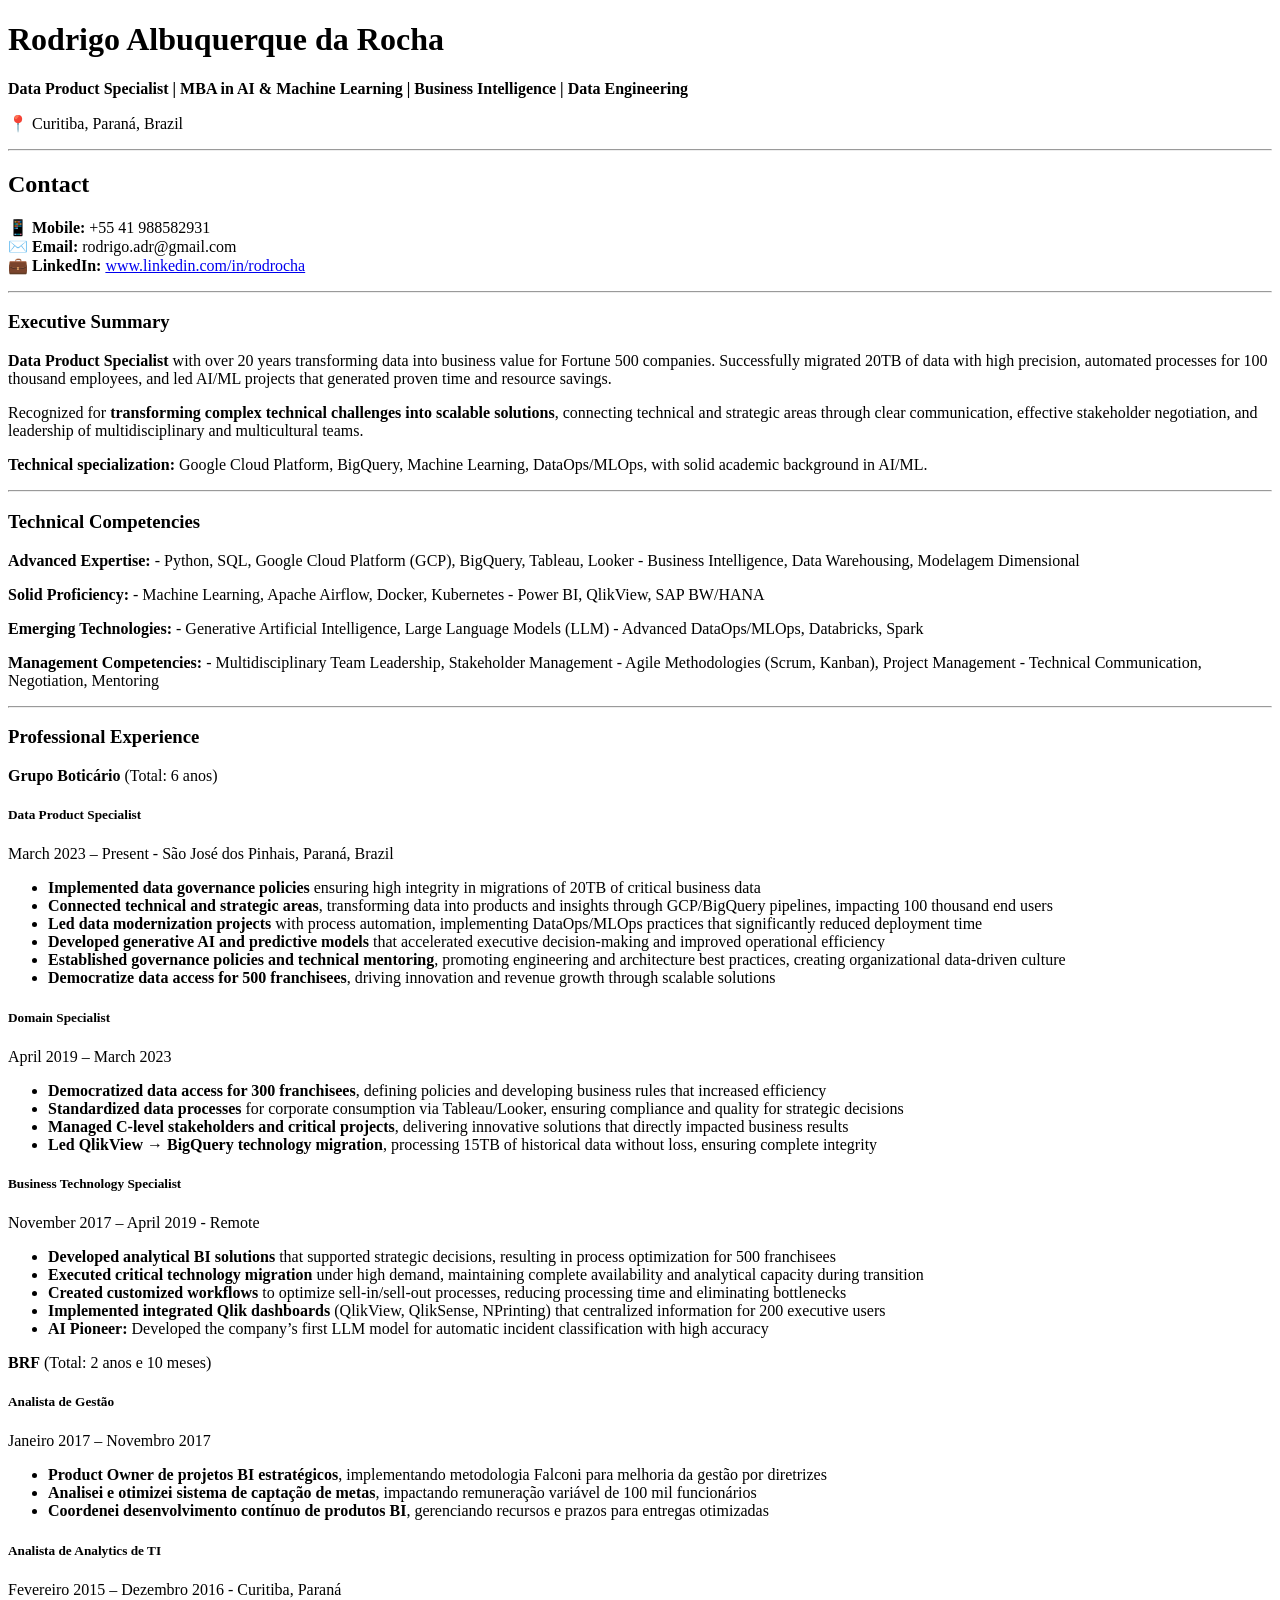
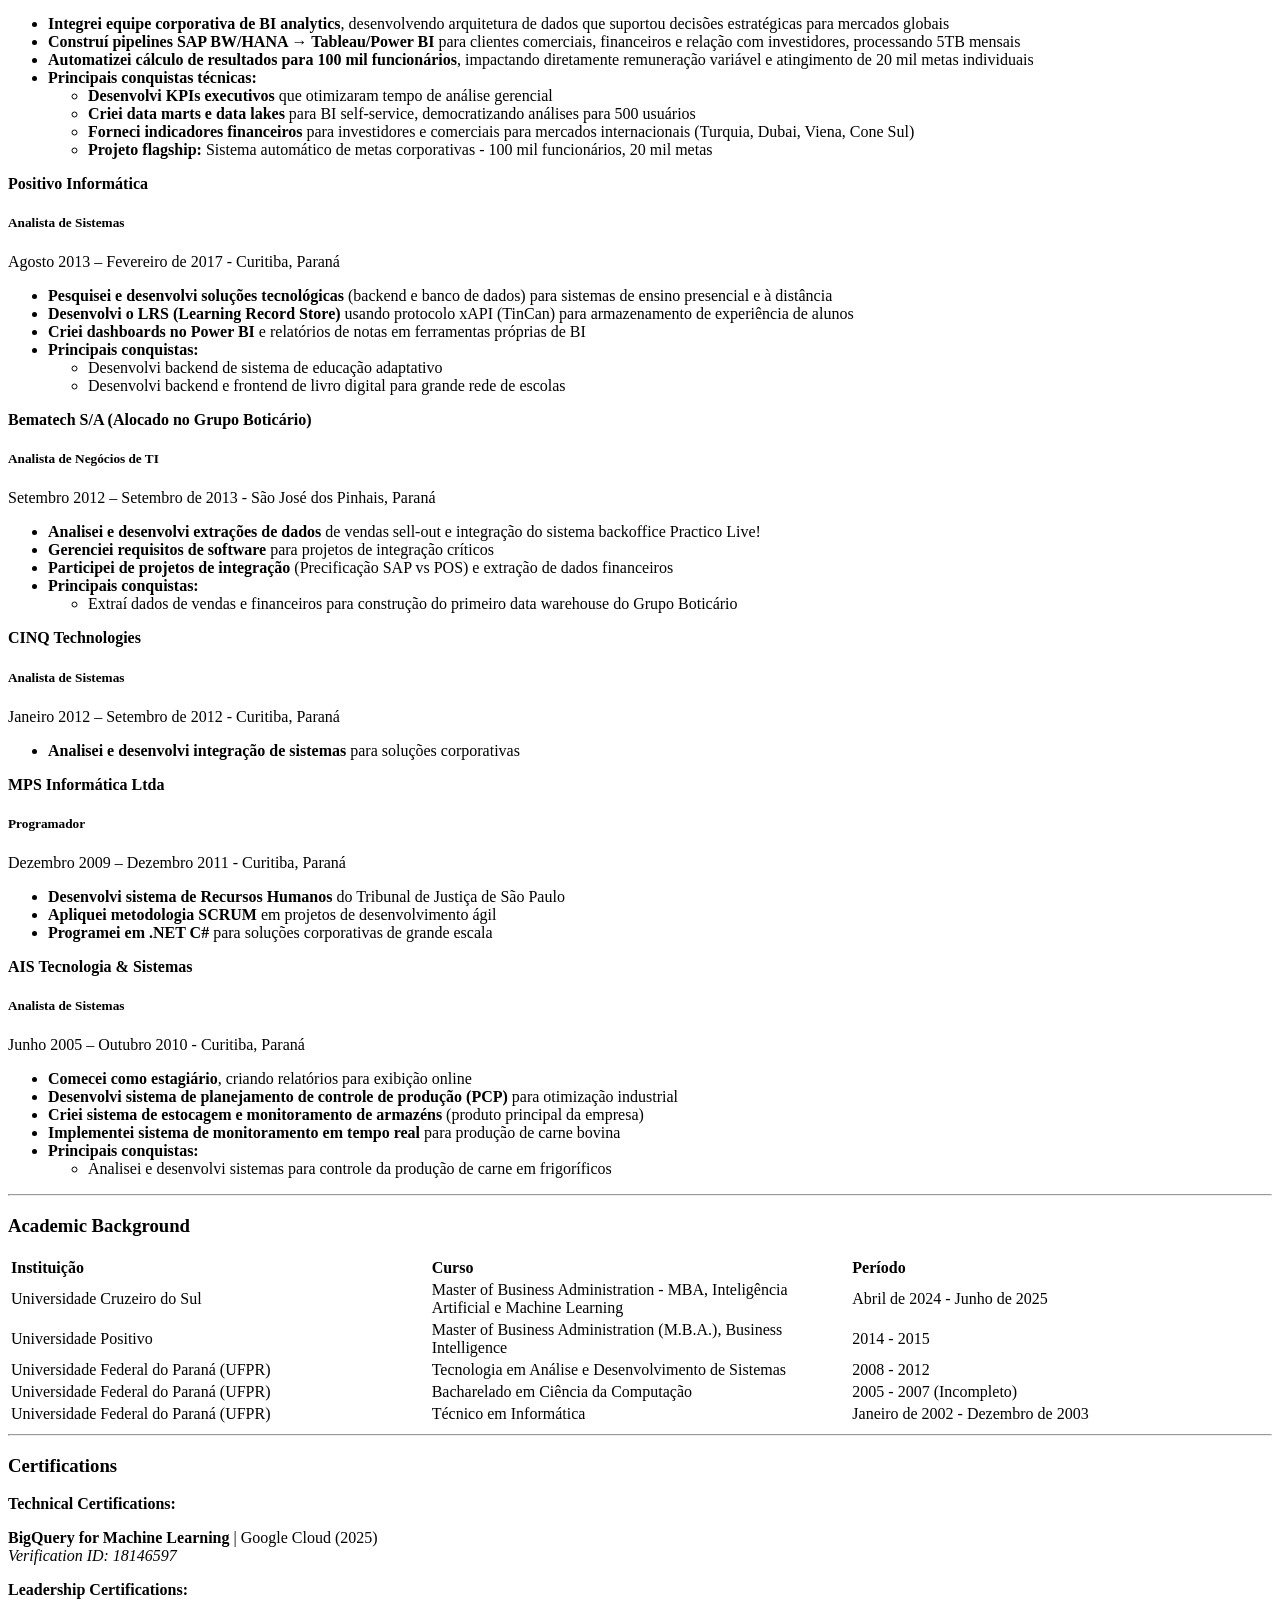
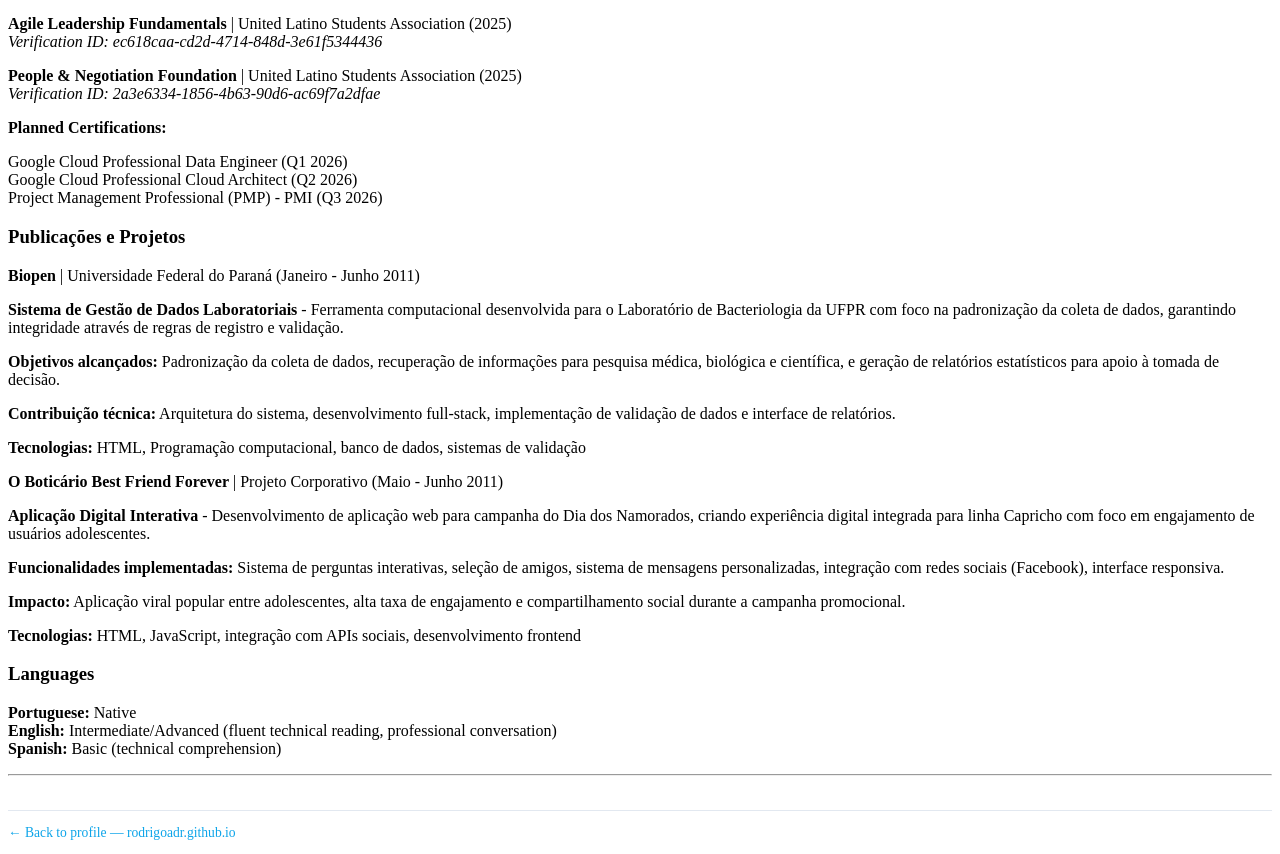
==== CV_Rodrigo_Rocha_EN.html @ 25999dcd "feat: full GA event tracking — buttons, sections IO, CV pages + back links" ====
<!DOCTYPE html>
<html xmlns="http://www.w3.org/1999/xhtml" lang="" xml:lang="">
<head>
  <meta charset="utf-8" />
  <meta name="generator" content="pandoc" />
  <meta name="viewport" content="width=device-width, initial-scale=1.0, user-scalable=yes" />
  <title>CV_Rodrigo_Rocha_EN</title>
  <style>
    /* Default styles provided by pandoc.
    ** See https://pandoc.org/MANUAL.html#variables-for-html for config info.
    */
    code{white-space: pre-wrap;}
    span.smallcaps{font-variant: small-caps;}
    div.columns{display: flex; gap: min(4vw, 1.5em);}
    div.column{flex: auto; overflow-x: auto;}
    div.hanging-indent{margin-left: 1.5em; text-indent: -1.5em;}
    /* The extra [class] is a hack that increases specificity enough to
       override a similar rule in reveal.js */
    ul.task-list[class]{list-style: none;}
    ul.task-list li input[type="checkbox"] {
      font-size: inherit;
      width: 0.8em;
      margin: 0 0.8em 0.2em -1.6em;
      vertical-align: middle;
    }
    .display.math{display: block; text-align: center; margin: 0.5rem auto;}
  </style>
  <link rel="stylesheet" href="templates/cv-styles.css" />
  <!-- Google Analytics -->
  <script async src="https://www.googletagmanager.com/gtag/js?id=G-JP5QDPD5Q3"></script>
  <script>
    window.dataLayer = window.dataLayer || [];
    function gtag(){dataLayer.push(arguments);}
    gtag('js', new Date());
    gtag('config', 'G-JP5QDPD5Q3');
  </script>
</head>
<body>
<h1 id="rodrigo-albuquerque-da-rocha">Rodrigo Albuquerque da Rocha</h1>
<p><strong>Data Product Specialist | MBA in AI &amp; Machine Learning |
Business Intelligence | Data Engineering</strong></p>
<p>📍 Curitiba, Paraná, Brazil</p>
<hr />
<h2 id="contact">Contact</h2>
<p>📱 <strong>Mobile:</strong> +55 41 988582931<br />
✉️ <strong>Email:</strong> rodrigo.adr@gmail.com<br />
💼 <strong>LinkedIn:</strong> <a
href="https://www.linkedin.com/in/rodrocha">www.linkedin.com/in/rodrocha</a></p>
<hr />
<h3 id="executive-summary">Executive Summary</h3>
<p><strong>Data Product Specialist</strong> with over 20 years
transforming data into business value for Fortune 500 companies.
Successfully migrated 20TB of data with high precision, automated
processes for 100 thousand employees, and led AI/ML projects that
generated proven time and resource savings.</p>
<p>Recognized for <strong>transforming complex technical challenges into
scalable solutions</strong>, connecting technical and strategic areas
through clear communication, effective stakeholder negotiation, and
leadership of multidisciplinary and multicultural teams.</p>
<p><strong>Technical specialization:</strong> Google Cloud Platform,
BigQuery, Machine Learning, DataOps/MLOps, with solid academic
background in AI/ML.</p>
<div class="page-break">

</div>
<hr />
<h3 id="technical-competencies">Technical Competencies</h3>
<p><strong>Advanced Expertise:</strong> - Python, SQL, Google Cloud
Platform (GCP), BigQuery, Tableau, Looker - Business Intelligence, Data
Warehousing, Modelagem Dimensional</p>
<p><strong>Solid Proficiency:</strong> - Machine Learning, Apache
Airflow, Docker, Kubernetes - Power BI, QlikView, SAP BW/HANA</p>
<p><strong>Emerging Technologies:</strong> - Generative Artificial
Intelligence, Large Language Models (LLM) - Advanced DataOps/MLOps,
Databricks, Spark</p>
<p><strong>Management Competencies:</strong> - Multidisciplinary Team
Leadership, Stakeholder Management - Agile Methodologies (Scrum,
Kanban), Project Management - Technical Communication, Negotiation,
Mentoring</p>
<hr />
<h3 id="professional-experience">Professional Experience</h3>
<p><strong>Grupo Boticário</strong> (Total: 6 anos)</p>
<h5 id="data-product-specialist">Data Product Specialist</h5>
<p>March 2023 – Present - São José dos Pinhais, Paraná, Brazil</p>
<ul>
<li><strong>Implemented data governance policies</strong> ensuring high
integrity in migrations of 20TB of critical business data</li>
<li><strong>Connected technical and strategic areas</strong>,
transforming data into products and insights through GCP/BigQuery
pipelines, impacting 100 thousand end users</li>
<li><strong>Led data modernization projects</strong> with process
automation, implementing DataOps/MLOps practices that significantly
reduced deployment time</li>
<li><strong>Developed generative AI and predictive models</strong> that
accelerated executive decision-making and improved operational
efficiency</li>
<li><strong>Established governance policies and technical
mentoring</strong>, promoting engineering and architecture best
practices, creating organizational data-driven culture</li>
<li><strong>Democratize data access for 500 franchisees</strong>,
driving innovation and revenue growth through scalable solutions</li>
</ul>
<h5 id="domain-specialist">Domain Specialist</h5>
<p>April 2019 – March 2023</p>
<ul>
<li><strong>Democratized data access for 300 franchisees</strong>,
defining policies and developing business rules that increased
efficiency</li>
<li><strong>Standardized data processes</strong> for corporate
consumption via Tableau/Looker, ensuring compliance and quality for
strategic decisions</li>
<li><strong>Managed C-level stakeholders and critical projects</strong>,
delivering innovative solutions that directly impacted business
results</li>
<li><strong>Led QlikView → BigQuery technology migration</strong>,
processing 15TB of historical data without loss, ensuring complete
integrity</li>
</ul>
<h5 id="business-technology-specialist">Business Technology
Specialist</h5>
<p>November 2017 – April 2019 - Remote</p>
<ul>
<li><strong>Developed analytical BI solutions</strong> that supported
strategic decisions, resulting in process optimization for 500
franchisees</li>
<li><strong>Executed critical technology migration</strong> under high
demand, maintaining complete availability and analytical capacity during
transition</li>
<li><strong>Created customized workflows</strong> to optimize
sell-in/sell-out processes, reducing processing time and eliminating
bottlenecks</li>
<li><strong>Implemented integrated Qlik dashboards</strong> (QlikView,
QlikSense, NPrinting) that centralized information for 200 executive
users</li>
<li><strong>AI Pioneer:</strong> Developed the company’s first LLM model
for automatic incident classification with high accuracy</li>
</ul>
<p><strong>BRF</strong> (Total: 2 anos e 10 meses)</p>
<h5 id="analista-de-gestão">Analista de Gestão</h5>
<p>Janeiro 2017 – Novembro 2017</p>
<ul>
<li><strong>Product Owner de projetos BI estratégicos</strong>,
implementando metodologia Falconi para melhoria da gestão por
diretrizes</li>
<li><strong>Analisei e otimizei sistema de captação de metas</strong>,
impactando remuneração variável de 100 mil funcionários</li>
<li><strong>Coordenei desenvolvimento contínuo de produtos BI</strong>,
gerenciando recursos e prazos para entregas otimizadas</li>
</ul>
<h5 id="analista-de-analytics-de-ti">Analista de Analytics de TI</h5>
<p>Fevereiro 2015 – Dezembro 2016 - Curitiba, Paraná</p>
<ul>
<li><strong>Integrei equipe corporativa de BI analytics</strong>,
desenvolvendo arquitetura de dados que suportou decisões estratégicas
para mercados globais</li>
<li><strong>Construí pipelines SAP BW/HANA → Tableau/Power BI</strong>
para clientes comerciais, financeiros e relação com investidores,
processando 5TB mensais</li>
<li><strong>Automatizei cálculo de resultados para 100 mil
funcionários</strong>, impactando diretamente remuneração variável e
atingimento de 20 mil metas individuais</li>
<li><strong>Principais conquistas técnicas:</strong>
<ul>
<li><strong>Desenvolvi KPIs executivos</strong> que otimizaram tempo de
análise gerencial</li>
<li><strong>Criei data marts e data lakes</strong> para BI self-service,
democratizando análises para 500 usuários</li>
<li><strong>Forneci indicadores financeiros</strong> para investidores e
comerciais para mercados internacionais (Turquia, Dubai, Viena, Cone
Sul)</li>
<li><strong>Projeto flagship:</strong> Sistema automático de metas
corporativas - 100 mil funcionários, 20 mil metas</li>
</ul></li>
</ul>
<p><strong>Positivo Informática</strong></p>
<h5 id="analista-de-sistemas">Analista de Sistemas</h5>
<p>Agosto 2013 – Fevereiro de 2017 - Curitiba, Paraná</p>
<ul>
<li><strong>Pesquisei e desenvolvi soluções tecnológicas</strong>
(backend e banco de dados) para sistemas de ensino presencial e à
distância<br />
</li>
<li><strong>Desenvolvi o LRS (Learning Record Store)</strong> usando
protocolo xAPI (TinCan) para armazenamento de experiência de
alunos<br />
</li>
<li><strong>Criei dashboards no Power BI</strong> e relatórios de notas
em ferramentas próprias de BI<br />
</li>
<li><strong>Principais conquistas:</strong>
<ul>
<li>Desenvolvi backend de sistema de educação adaptativo<br />
</li>
<li>Desenvolvi backend e frontend de livro digital para grande rede de
escolas</li>
</ul></li>
</ul>
<p><strong>Bematech S/A (Alocado no Grupo Boticário)</strong></p>
<h5 id="analista-de-negócios-de-ti">Analista de Negócios de TI</h5>
<p>Setembro 2012 – Setembro de 2013 - São José dos Pinhais, Paraná</p>
<ul>
<li><strong>Analisei e desenvolvi extrações de dados</strong> de vendas
sell-out e integração do sistema backoffice Practico Live!<br />
</li>
<li><strong>Gerenciei requisitos de software</strong> para projetos de
integração críticos<br />
</li>
<li><strong>Participei de projetos de integração</strong> (Precificação
SAP vs POS) e extração de dados financeiros<br />
</li>
<li><strong>Principais conquistas:</strong>
<ul>
<li>Extraí dados de vendas e financeiros para construção do primeiro
data warehouse do Grupo Boticário</li>
</ul></li>
</ul>
<p><strong>CINQ Technologies</strong></p>
<h5 id="analista-de-sistemas-1">Analista de Sistemas</h5>
<p>Janeiro 2012 – Setembro de 2012 - Curitiba, Paraná</p>
<ul>
<li><strong>Analisei e desenvolvi integração de sistemas</strong> para
soluções corporativas</li>
</ul>
<p><strong>MPS Informática Ltda</strong></p>
<h5 id="programador">Programador</h5>
<p>Dezembro 2009 – Dezembro 2011 - Curitiba, Paraná</p>
<ul>
<li><strong>Desenvolvi sistema de Recursos Humanos</strong> do Tribunal
de Justiça de São Paulo<br />
</li>
<li><strong>Apliquei metodologia SCRUM</strong> em projetos de
desenvolvimento ágil<br />
</li>
<li><strong>Programei em .NET C#</strong> para soluções corporativas de
grande escala</li>
</ul>
<p><strong>AIS Tecnologia &amp; Sistemas</strong></p>
<h5 id="analista-de-sistemas-2">Analista de Sistemas</h5>
<p>Junho 2005 – Outubro 2010 - Curitiba, Paraná</p>
<ul>
<li><strong>Comecei como estagiário</strong>, criando relatórios para
exibição online<br />
</li>
<li><strong>Desenvolvi sistema de planejamento de controle de produção
(PCP)</strong> para otimização industrial<br />
</li>
<li><strong>Criei sistema de estocagem e monitoramento de
armazéns</strong> (produto principal da empresa)<br />
</li>
<li><strong>Implementei sistema de monitoramento em tempo real</strong>
para produção de carne bovina<br />
</li>
<li><strong>Principais conquistas:</strong>
<ul>
<li>Analisei e desenvolvi sistemas para controle da produção de carne em
frigoríficos</li>
</ul></li>
</ul>
<hr />
<h3 id="academic-background">Academic Background</h3>
<table>
<colgroup>
<col style="width: 33%" />
<col style="width: 33%" />
<col style="width: 33%" />
</colgroup>
<thead>
<tr>
<th style="text-align: left;">Instituição</th>
<th style="text-align: left;">Curso</th>
<th style="text-align: left;">Período</th>
</tr>
</thead>
<tbody>
<tr>
<td style="text-align: left;">Universidade Cruzeiro do Sul</td>
<td style="text-align: left;">Master of Business Administration - MBA,
Inteligência Artificial e Machine Learning</td>
<td style="text-align: left;">Abril de 2024 - Junho de 2025</td>
</tr>
<tr>
<td style="text-align: left;">Universidade Positivo</td>
<td style="text-align: left;">Master of Business Administration
(M.B.A.), Business Intelligence</td>
<td style="text-align: left;">2014 - 2015</td>
</tr>
<tr>
<td style="text-align: left;">Universidade Federal do Paraná (UFPR)</td>
<td style="text-align: left;">Tecnologia em Análise e Desenvolvimento de
Sistemas</td>
<td style="text-align: left;">2008 - 2012</td>
</tr>
<tr>
<td style="text-align: left;">Universidade Federal do Paraná (UFPR)</td>
<td style="text-align: left;">Bacharelado em Ciência da Computação</td>
<td style="text-align: left;">2005 - 2007 (Incompleto)</td>
</tr>
<tr>
<td style="text-align: left;">Universidade Federal do Paraná (UFPR)</td>
<td style="text-align: left;">Técnico em Informática</td>
<td style="text-align: left;">Janeiro de 2002 - Dezembro de 2003</td>
</tr>
</tbody>
</table>
<hr />
<h3 id="certifications">Certifications</h3>
<p><strong>Technical Certifications:</strong></p>
<p><strong>BigQuery for Machine Learning</strong> | Google Cloud
(2025)<br />
<em>Verification ID: 18146597</em></p>
<p><strong>Leadership Certifications:</strong></p>
<p><strong>Agile Leadership Fundamentals</strong> | United Latino
Students Association (2025)<br />
<em>Verification ID: ec618caa-cd2d-4714-848d-3e61f5344436</em></p>
<p><strong>People &amp; Negotiation Foundation</strong> | United Latino
Students Association (2025)<br />
<em>Verification ID: 2a3e6334-1856-4b63-90d6-ac69f7a2dfae</em></p>
<p><strong>Planned Certifications:</strong></p>
<p>Google Cloud Professional Data Engineer (Q1 2026)<br />
Google Cloud Professional Cloud Architect (Q2 2026)<br />
Project Management Professional (PMP) - PMI (Q3 2026)</p>
<h3 id="publicações-e-projetos">Publicações e Projetos</h3>
<p><strong>Biopen</strong> | Universidade Federal do Paraná (Janeiro -
Junho 2011)</p>
<p><strong>Sistema de Gestão de Dados Laboratoriais</strong> -
Ferramenta computacional desenvolvida para o Laboratório de
Bacteriologia da UFPR com foco na padronização da coleta de dados,
garantindo integridade através de regras de registro e validação.</p>
<p><strong>Objetivos alcançados:</strong> Padronização da coleta de
dados, recuperação de informações para pesquisa médica, biológica e
científica, e geração de relatórios estatísticos para apoio à tomada de
decisão.</p>
<p><strong>Contribuição técnica:</strong> Arquitetura do sistema,
desenvolvimento full-stack, implementação de validação de dados e
interface de relatórios.</p>
<p><strong>Tecnologias:</strong> HTML, Programação computacional, banco
de dados, sistemas de validação</p>
<p><strong>O Boticário Best Friend Forever</strong> | Projeto
Corporativo (Maio - Junho 2011)</p>
<p><strong>Aplicação Digital Interativa</strong> - Desenvolvimento de
aplicação web para campanha do Dia dos Namorados, criando experiência
digital integrada para linha Capricho com foco em engajamento de
usuários adolescentes.</p>
<p><strong>Funcionalidades implementadas:</strong> Sistema de perguntas
interativas, seleção de amigos, sistema de mensagens personalizadas,
integração com redes sociais (Facebook), interface responsiva.</p>
<p><strong>Impacto:</strong> Aplicação viral popular entre adolescentes,
alta taxa de engajamento e compartilhamento social durante a campanha
promocional.</p>
<p><strong>Tecnologias:</strong> HTML, JavaScript, integração com APIs
sociais, desenvolvimento frontend</p>
<h3 id="languages">Languages</h3>
<p><strong>Portuguese:</strong> Native<br />
<strong>English:</strong> Intermediate/Advanced (fluent technical
reading, professional conversation)<br />
<strong>Spanish:</strong> Basic (technical comprehension)</p>
<hr />
<p style="margin-top:2.5em;padding-top:1em;border-top:1px solid #e2e8f0;font-size:.85em;color:#64748b">
  <a href="https://rodrigoadr.github.io/" style="color:#0ea5e9;text-decoration:none">
    &#8592; Back to profile &mdash; rodrigoadr.github.io
  </a>
</p>
</body>
</html>
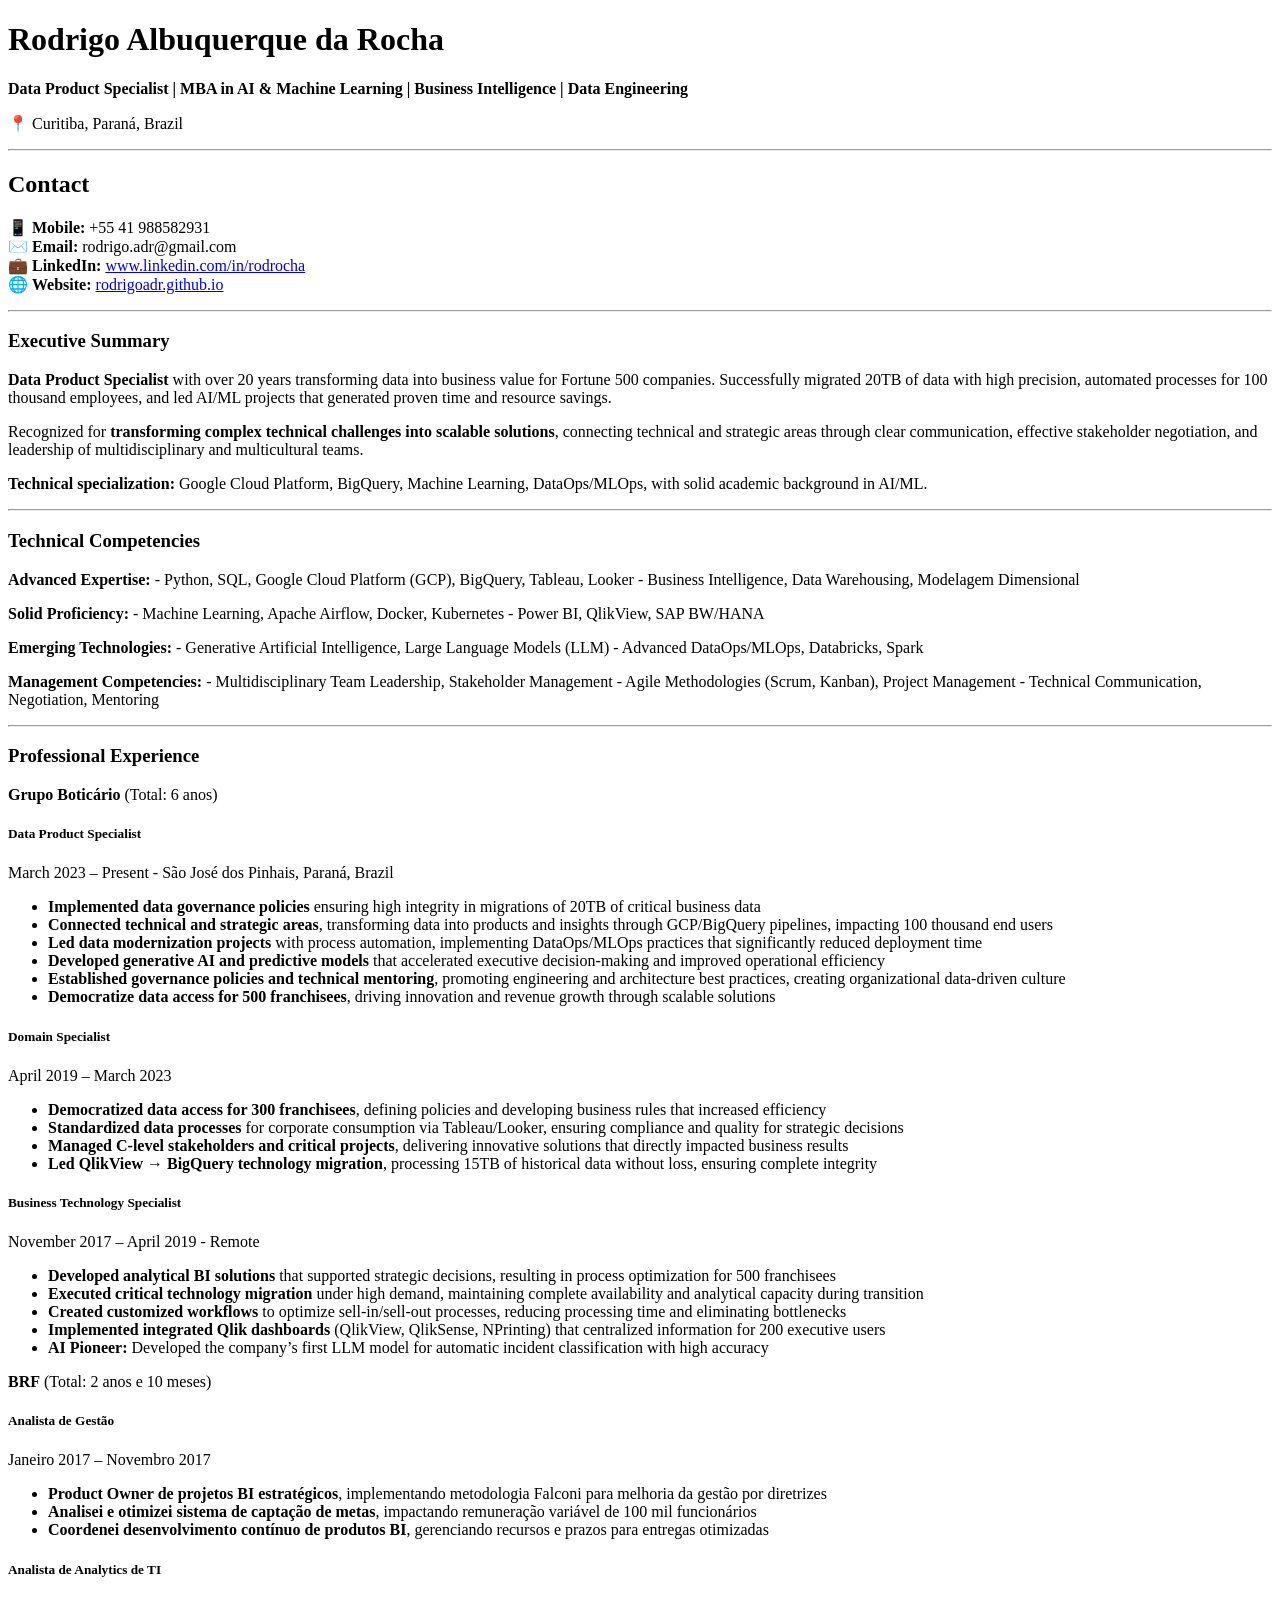
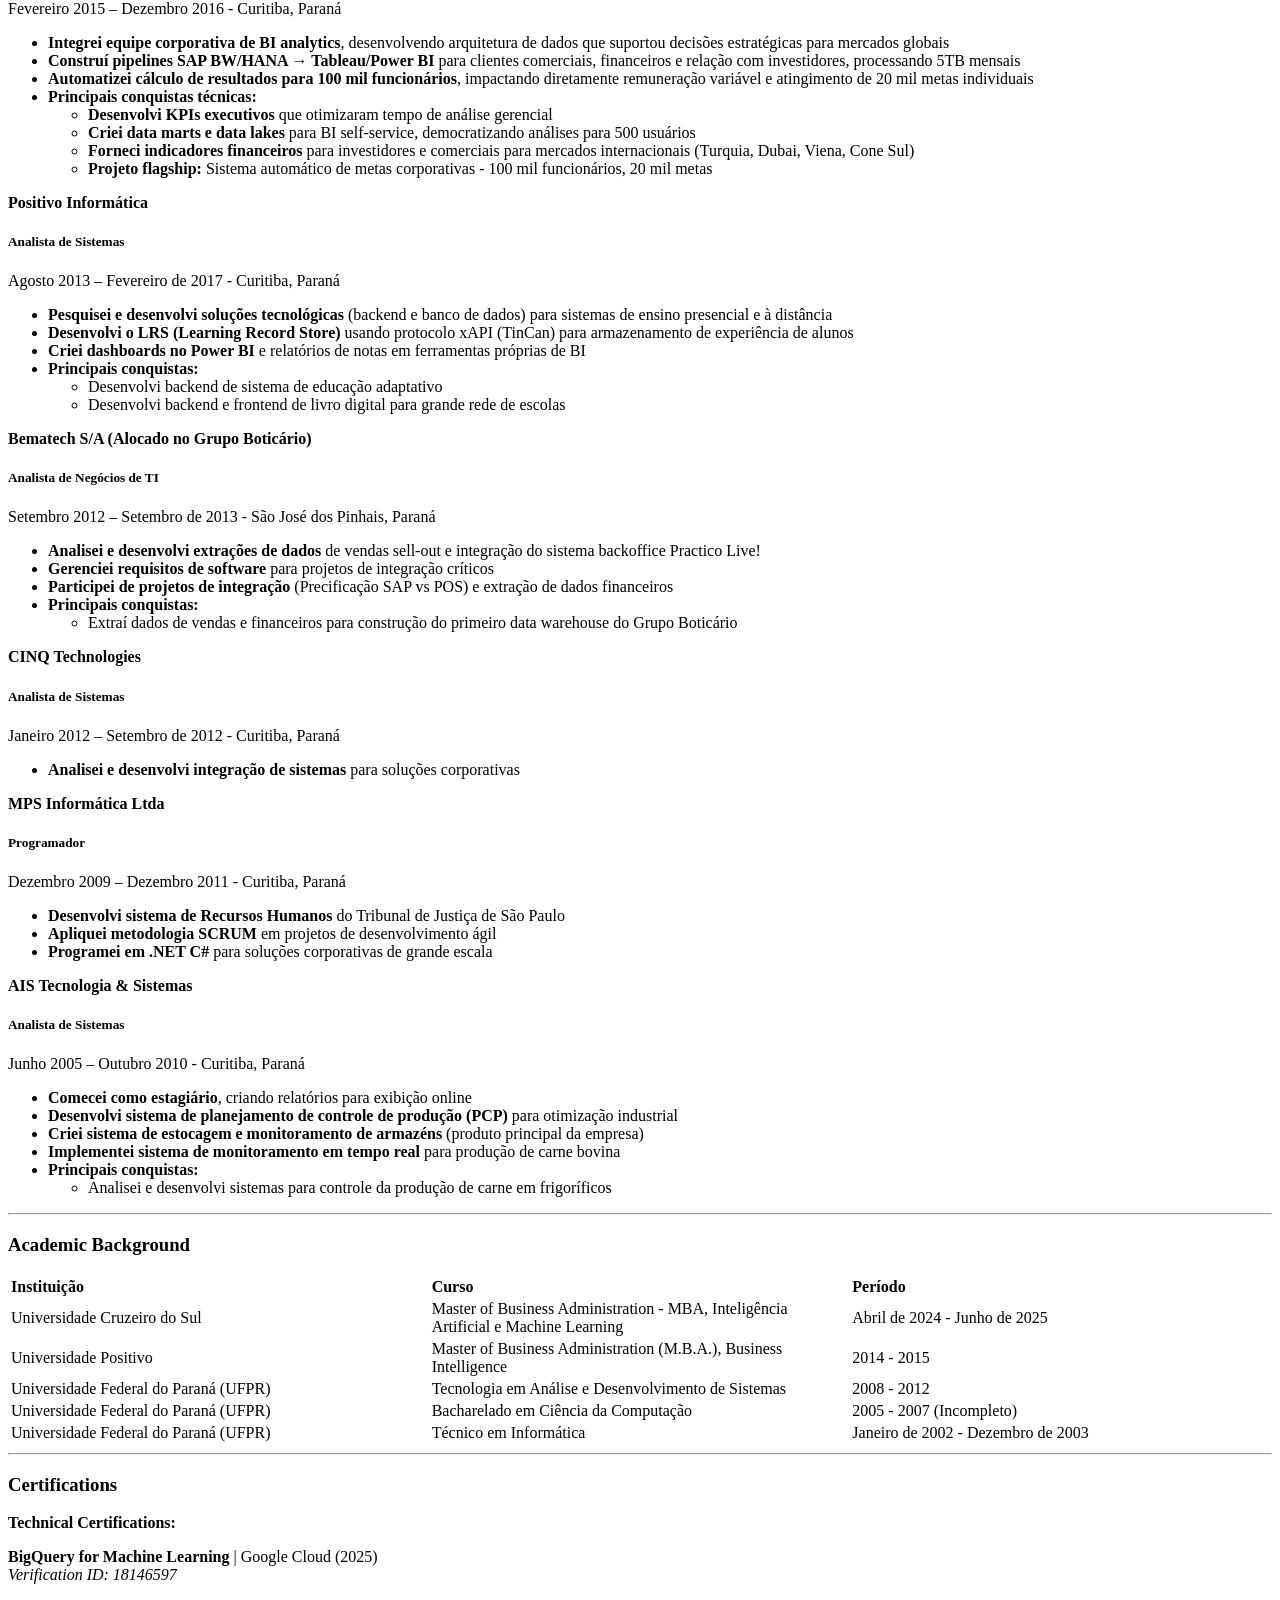
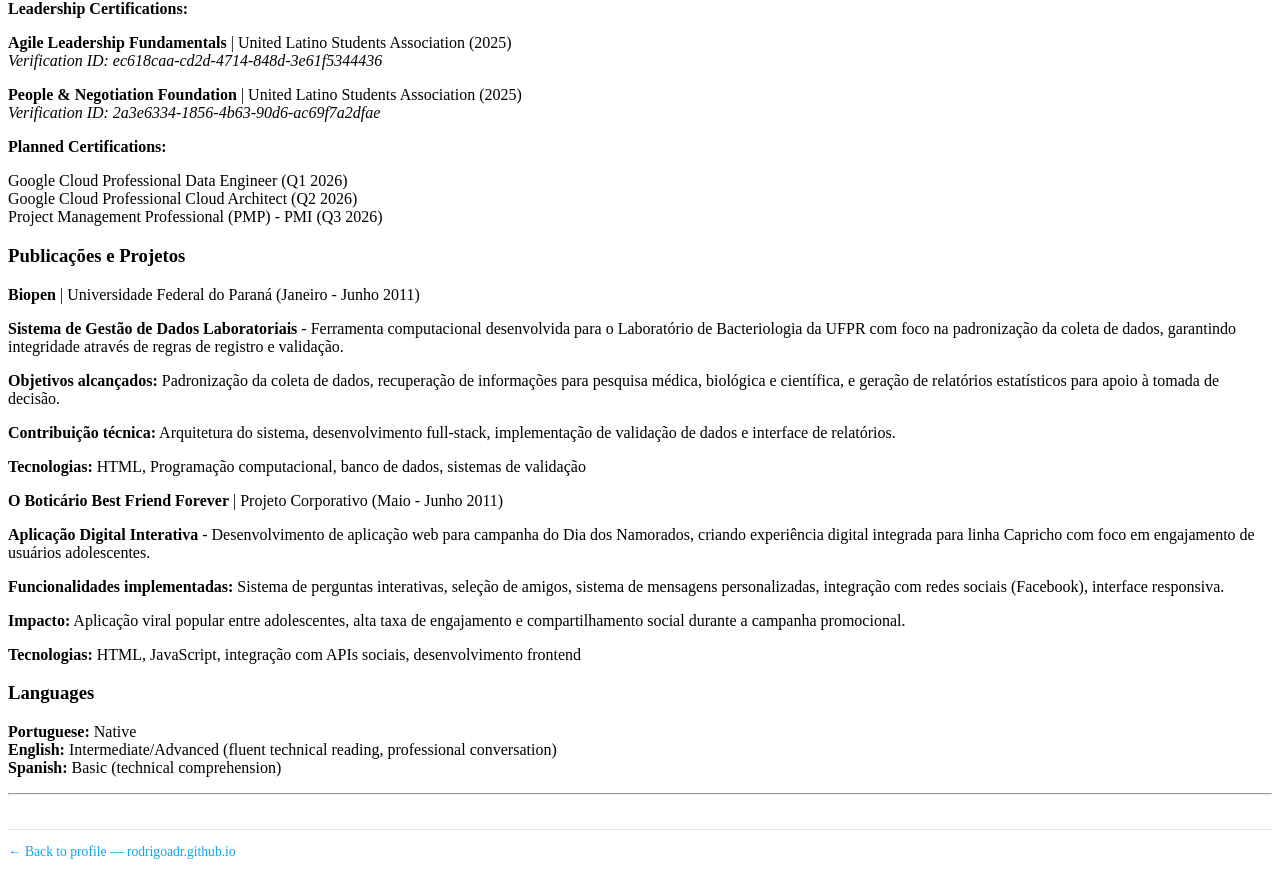
==== commit a8669789: "feat: add website to CV contact + sync experience entries (Bematech/CINQ/MPS) + fix BT Specialist ti" ====
--- a/CV_Rodrigo_Rocha_EN.html
+++ b/CV_Rodrigo_Rocha_EN.html
@@ -45,7 +45,9 @@
 <p>📱 <strong>Mobile:</strong> +55 41 988582931<br />
 ✉️ <strong>Email:</strong> rodrigo.adr@gmail.com<br />
 💼 <strong>LinkedIn:</strong> <a
-href="https://www.linkedin.com/in/rodrocha">www.linkedin.com/in/rodrocha</a></p>
+href="https://www.linkedin.com/in/rodrocha">www.linkedin.com/in/rodrocha</a><br />
+🌐 <strong>Website:</strong> <a
+href="https://rodrigoadr.github.io/">rodrigoadr.github.io</a></p>
 <hr />
 <h3 id="executive-summary">Executive Summary</h3>
 <p><strong>Data Product Specialist</strong> with over 20 years
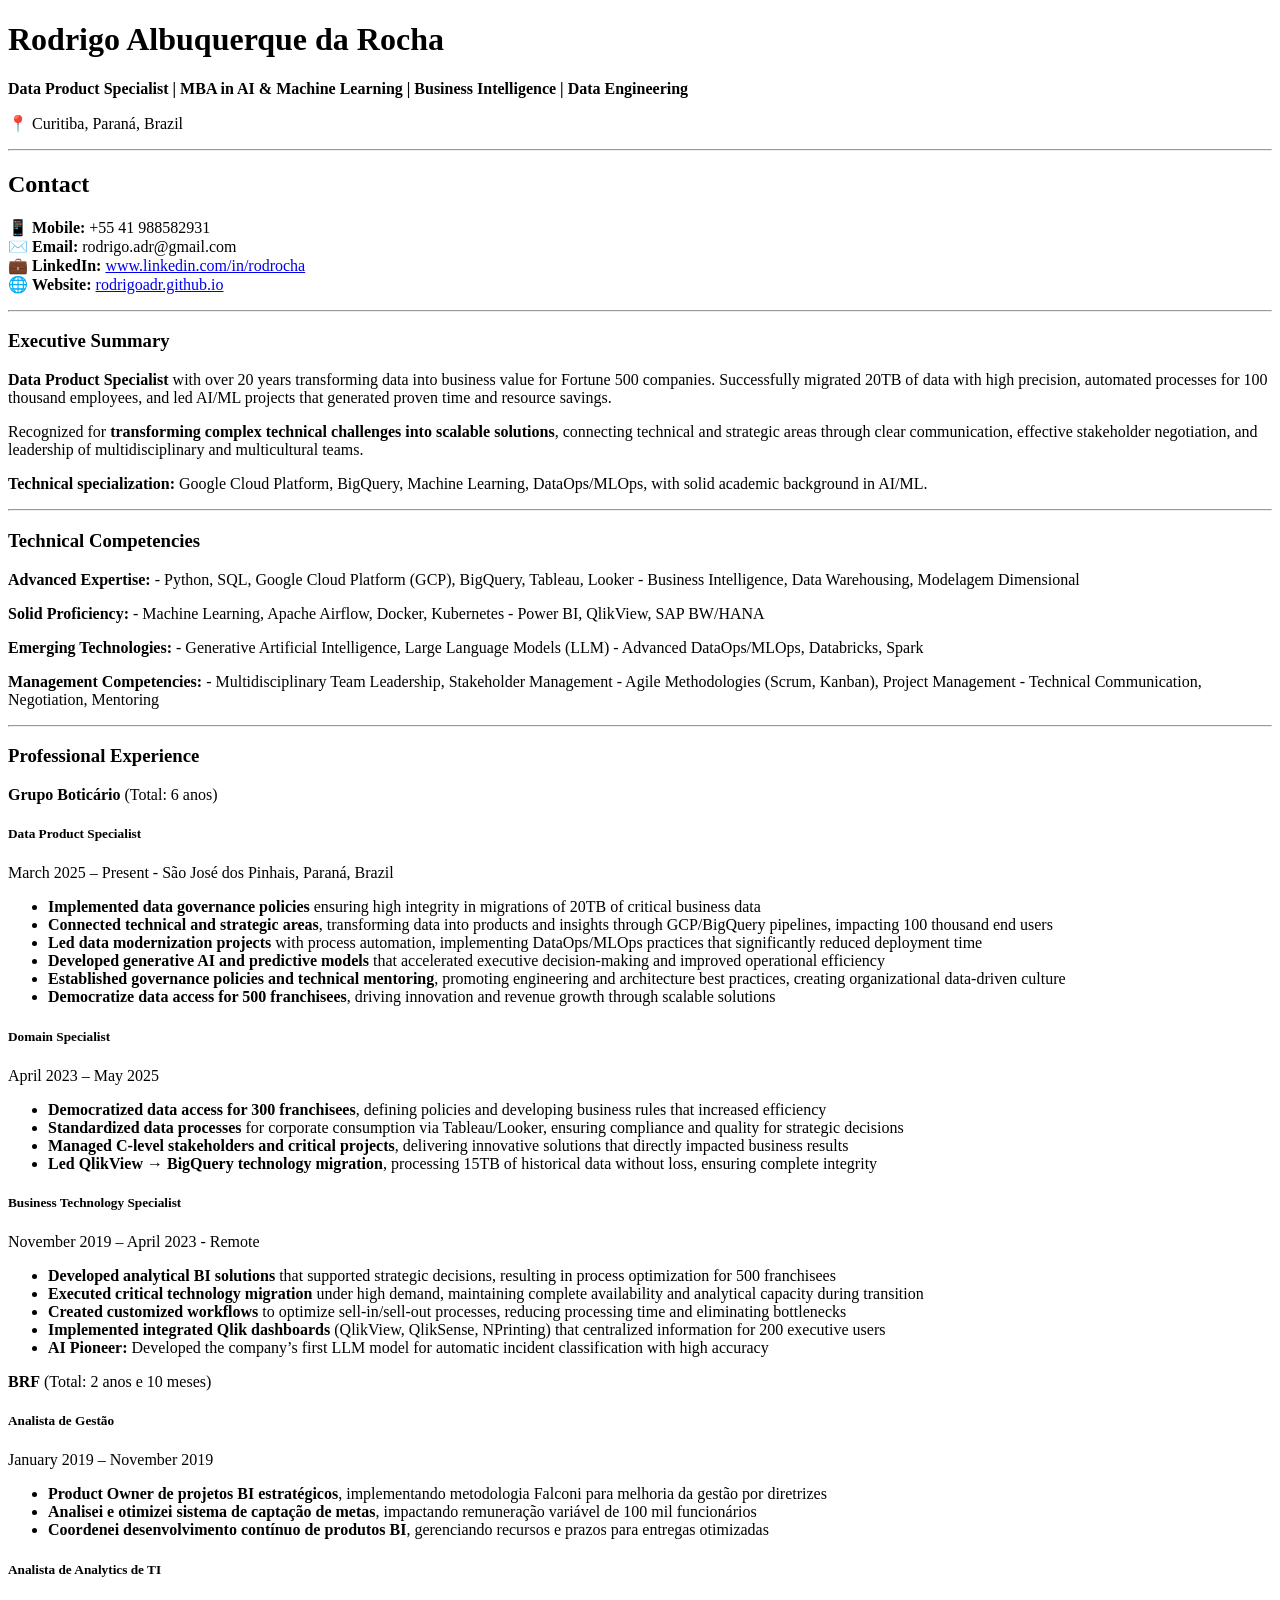
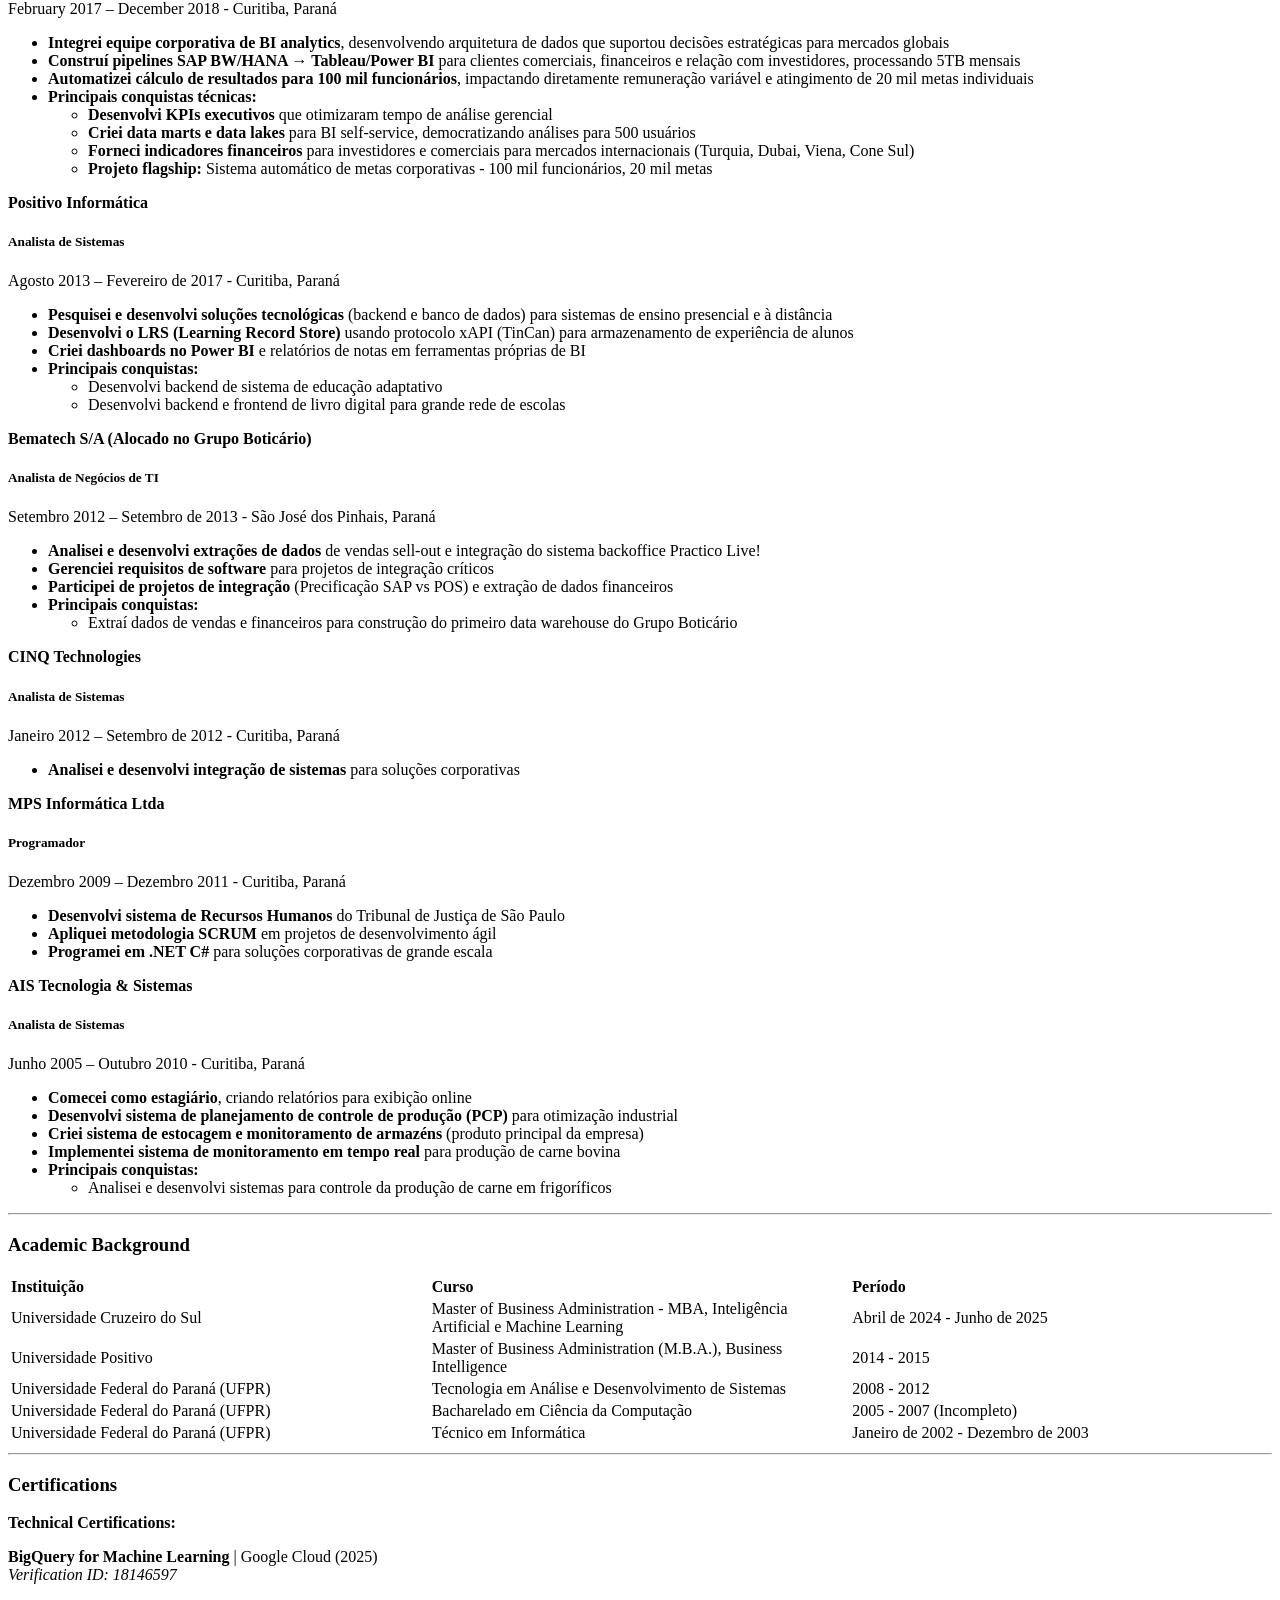
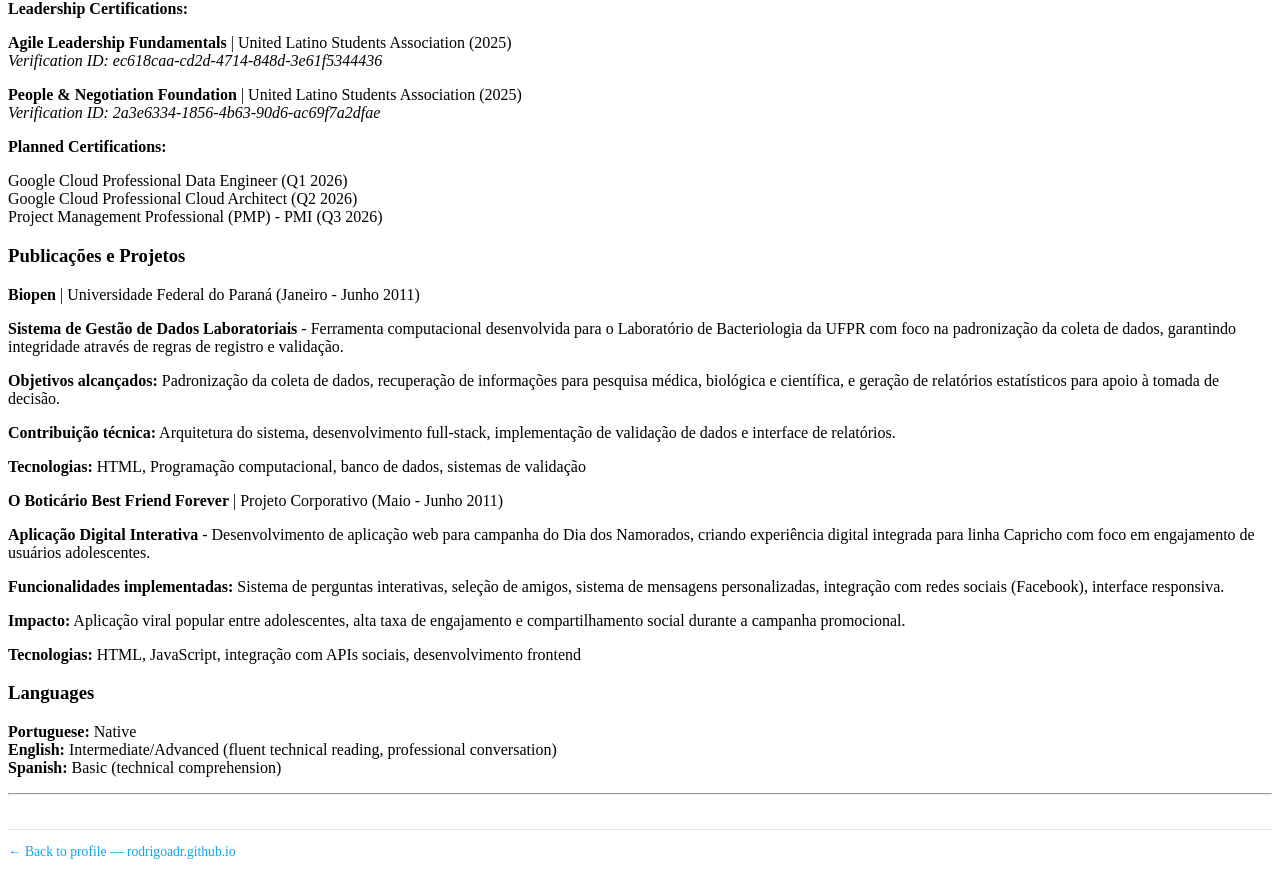
==== commit b7828669: "fix: correct experience dates to match LinkedIn (GB 2019-Present, BRF 2017-2019)" ====
--- a/CV_Rodrigo_Rocha_EN.html
+++ b/CV_Rodrigo_Rocha_EN.html
@@ -83,7 +83,7 @@
 <h3 id="professional-experience">Professional Experience</h3>
 <p><strong>Grupo Boticário</strong> (Total: 6 anos)</p>
 <h5 id="data-product-specialist">Data Product Specialist</h5>
-<p>March 2023 – Present - São José dos Pinhais, Paraná, Brazil</p>
+<p>March 2025 – Present - São José dos Pinhais, Paraná, Brazil</p>
 <ul>
 <li><strong>Implemented data governance policies</strong> ensuring high
 integrity in migrations of 20TB of critical business data</li>
@@ -103,7 +103,7 @@
 driving innovation and revenue growth through scalable solutions</li>
 </ul>
 <h5 id="domain-specialist">Domain Specialist</h5>
-<p>April 2019 – March 2023</p>
+<p>April 2023 – May 2025</p>
 <ul>
 <li><strong>Democratized data access for 300 franchisees</strong>,
 defining policies and developing business rules that increased
@@ -120,7 +120,7 @@
 </ul>
 <h5 id="business-technology-specialist">Business Technology
 Specialist</h5>
-<p>November 2017 – April 2019 - Remote</p>
+<p>November 2019 – April 2023 - Remote</p>
 <ul>
 <li><strong>Developed analytical BI solutions</strong> that supported
 strategic decisions, resulting in process optimization for 500
@@ -139,7 +139,7 @@
 </ul>
 <p><strong>BRF</strong> (Total: 2 anos e 10 meses)</p>
 <h5 id="analista-de-gestão">Analista de Gestão</h5>
-<p>Janeiro 2017 – Novembro 2017</p>
+<p>January 2019 – November 2019</p>
 <ul>
 <li><strong>Product Owner de projetos BI estratégicos</strong>,
 implementando metodologia Falconi para melhoria da gestão por
@@ -150,7 +150,7 @@
 gerenciando recursos e prazos para entregas otimizadas</li>
 </ul>
 <h5 id="analista-de-analytics-de-ti">Analista de Analytics de TI</h5>
-<p>Fevereiro 2015 – Dezembro 2016 - Curitiba, Paraná</p>
+<p>February 2017 – December 2018 - Curitiba, Paraná</p>
 <ul>
 <li><strong>Integrei equipe corporativa de BI analytics</strong>,
 desenvolvendo arquitetura de dados que suportou decisões estratégicas
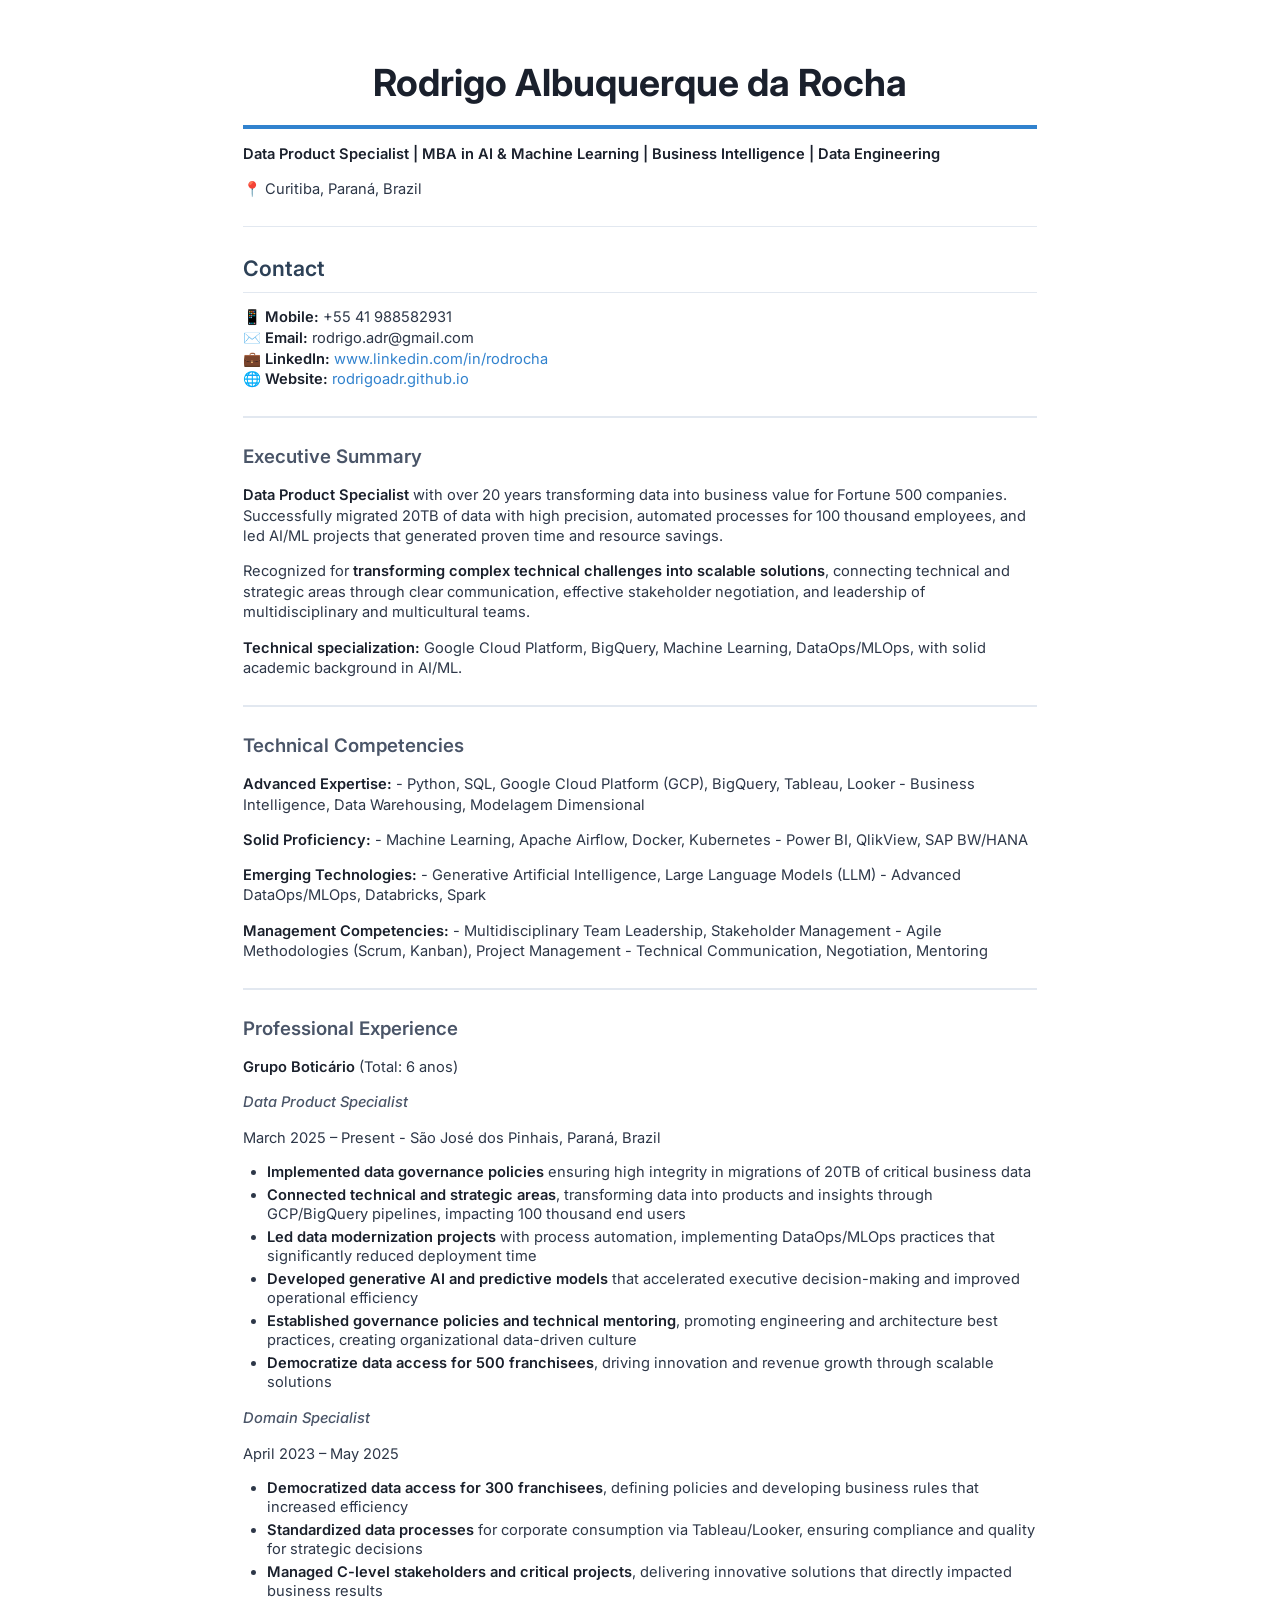
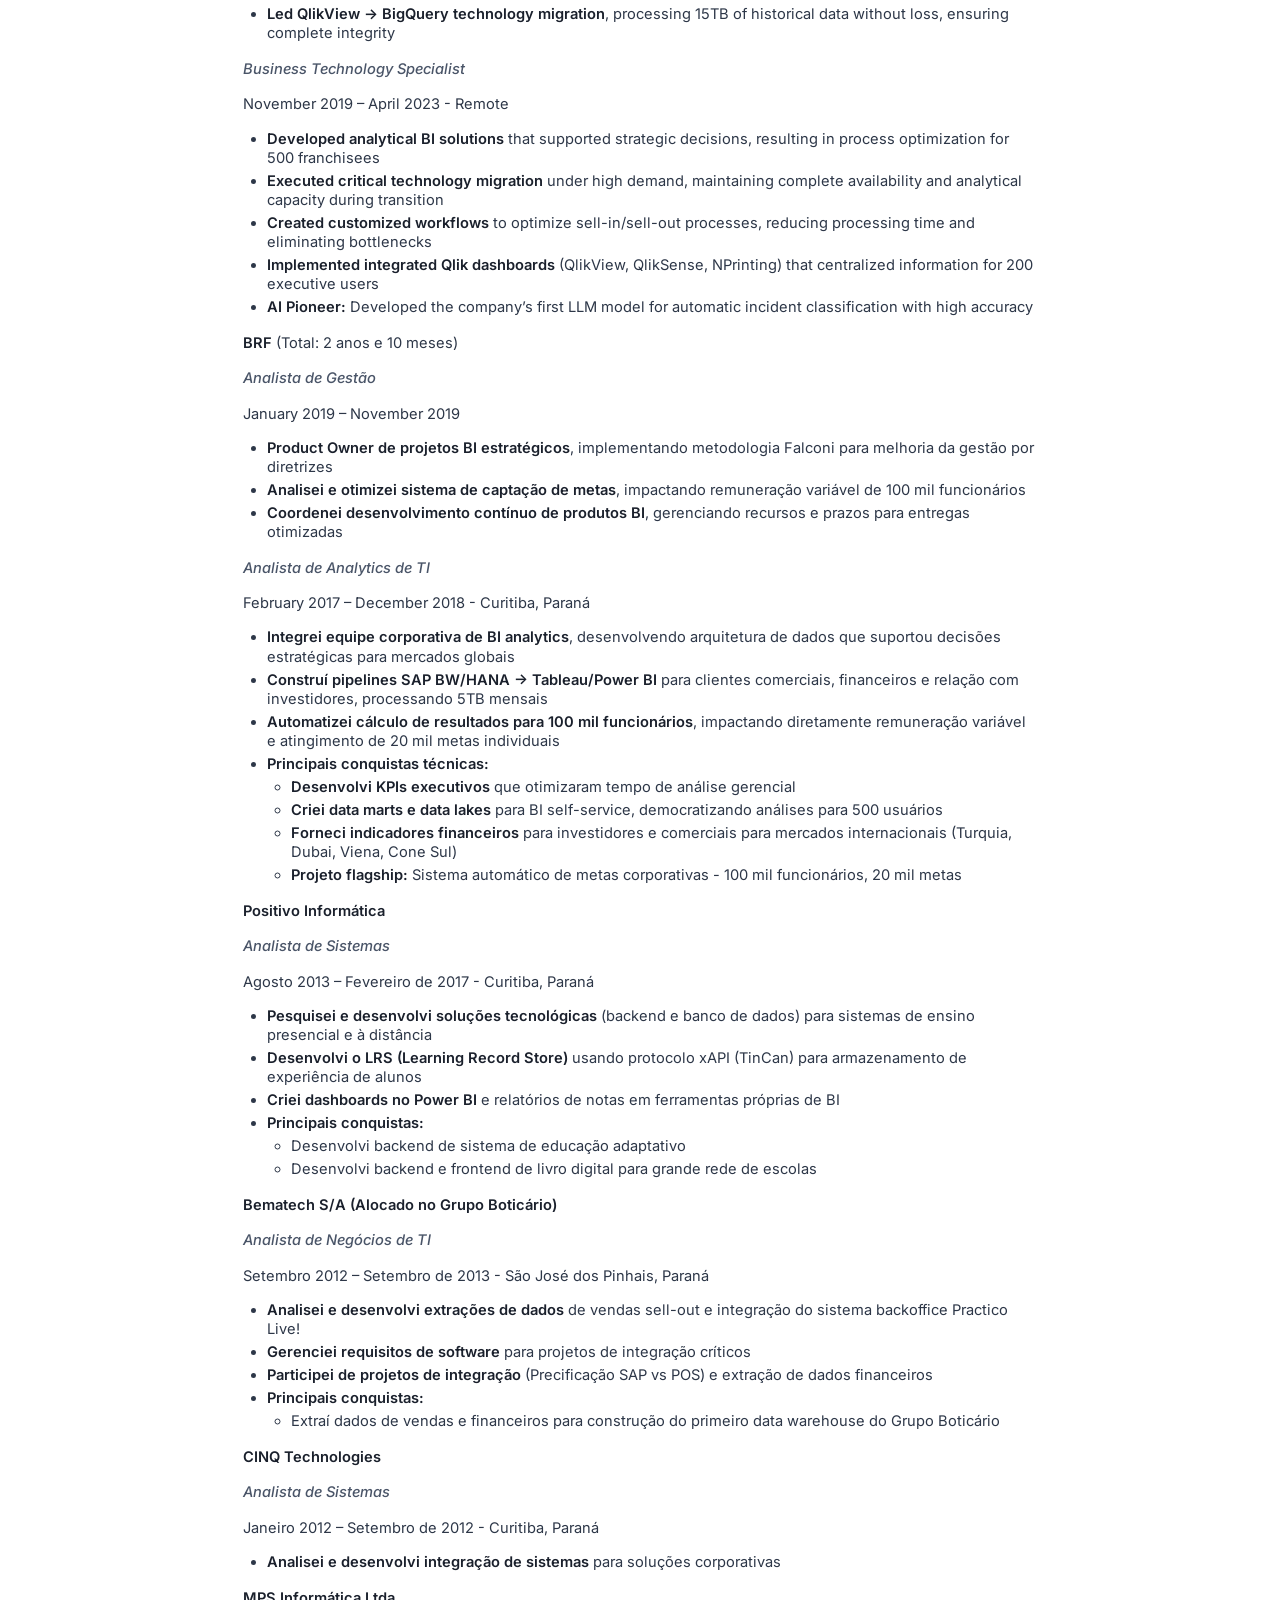
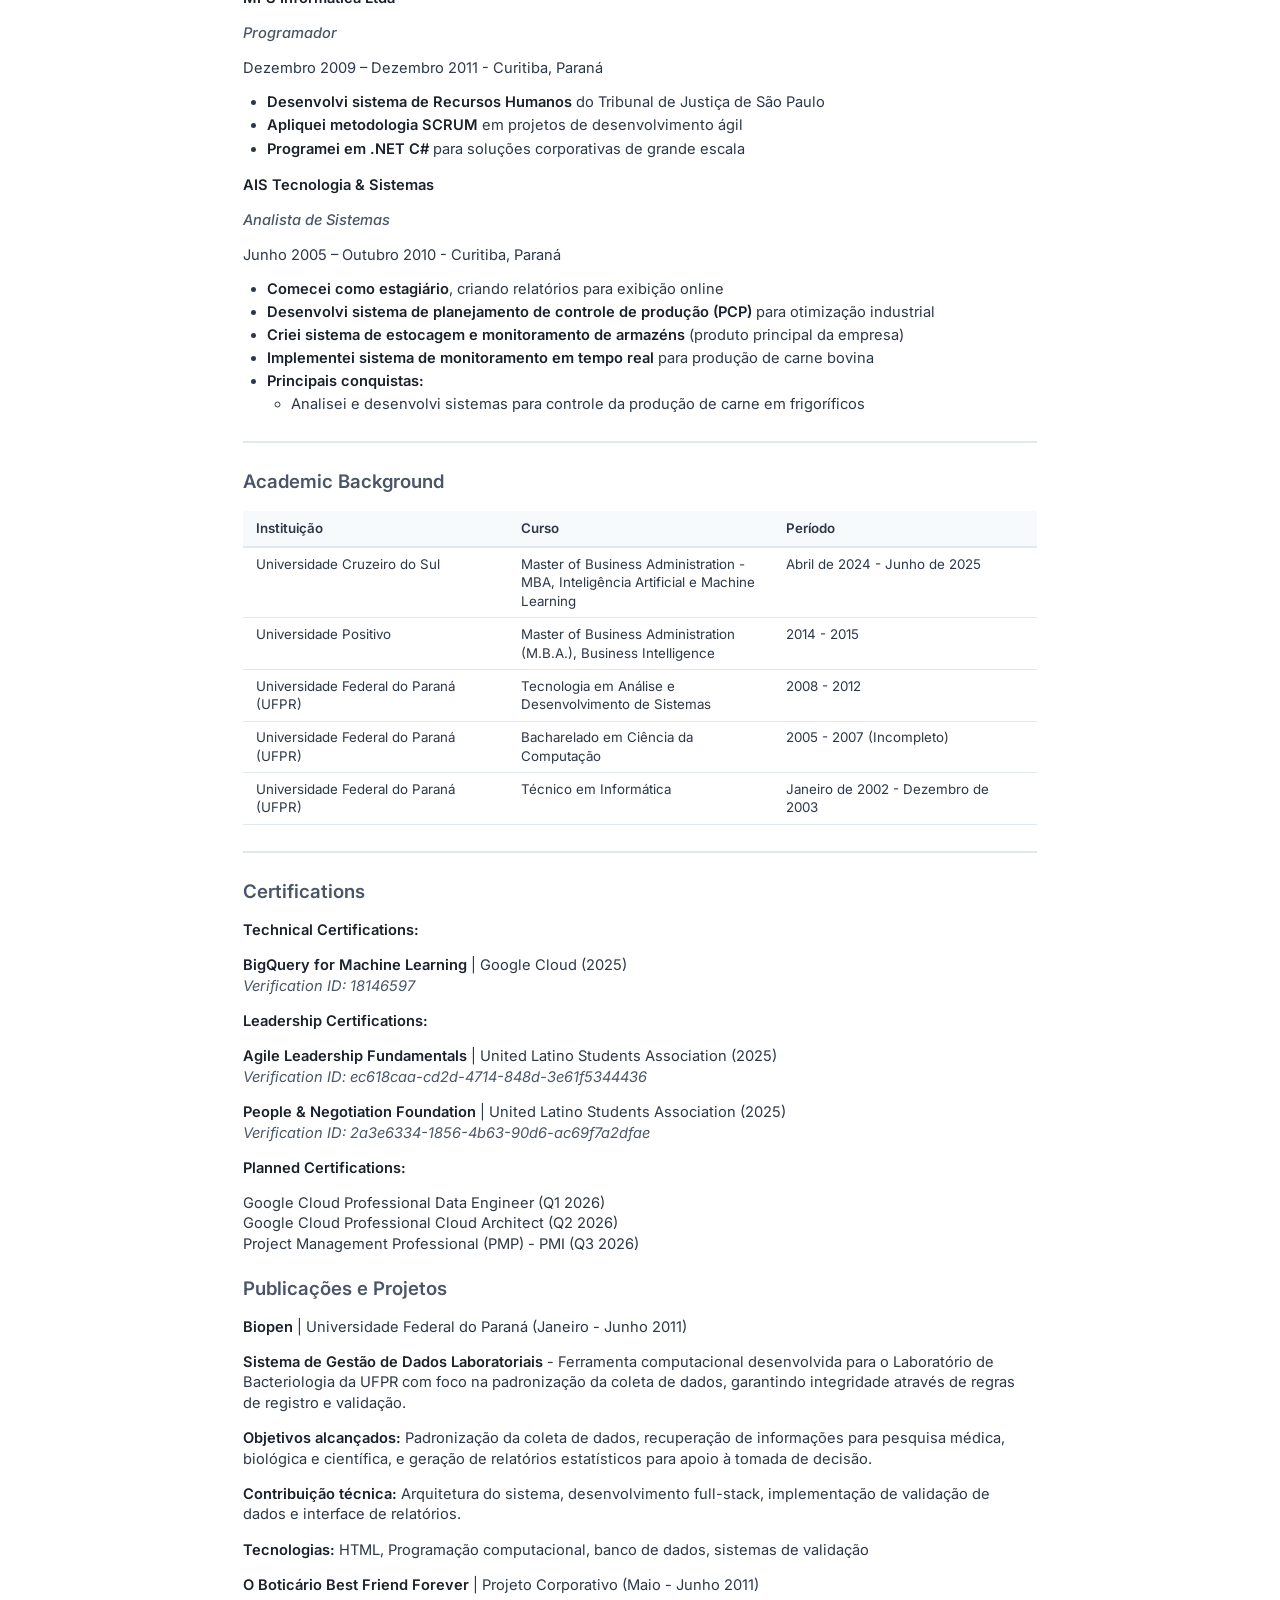
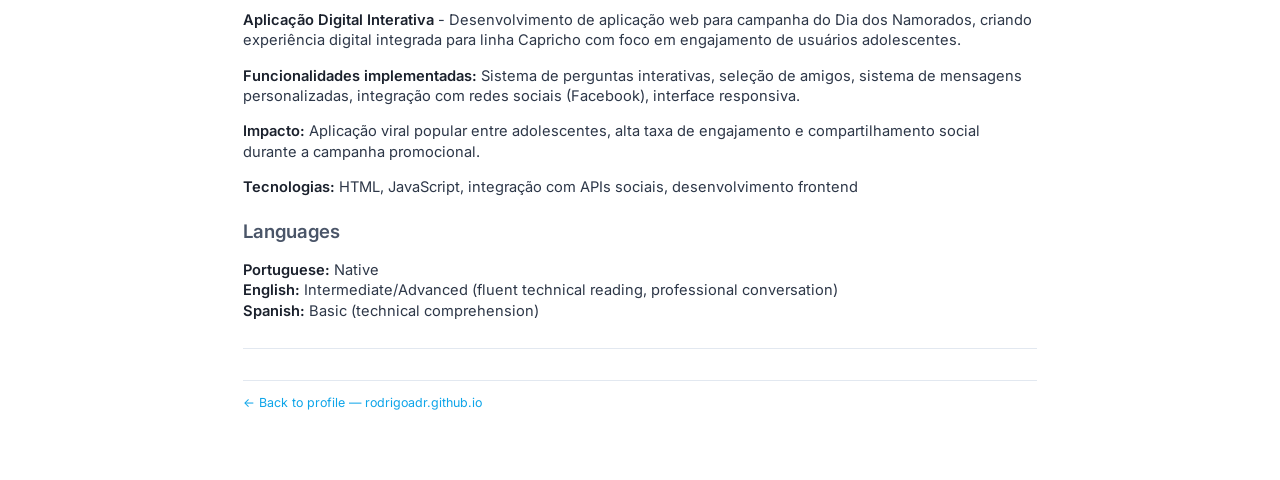
==== commit cf93b7d7: "fix: add cv-styles.css to repo + fix website links in both CVs" ====
--- a/CV_Rodrigo_Rocha_EN.html
+++ b/CV_Rodrigo_Rocha_EN.html
@@ -47,7 +47,7 @@
 💼 <strong>LinkedIn:</strong> <a
 href="https://www.linkedin.com/in/rodrocha">www.linkedin.com/in/rodrocha</a><br />
 🌐 <strong>Website:</strong> <a
-href="https://rodrigoadr.github.io/">rodrigoadr.github.io</a></p>
+href="https://rodrigoadr.github.io/rodrigoadr/">rodrigoadr.github.io</a></p>
 <hr />
 <h3 id="executive-summary">Executive Summary</h3>
 <p><strong>Data Product Specialist</strong> with over 20 years
@@ -358,7 +358,7 @@
 <strong>Spanish:</strong> Basic (technical comprehension)</p>
 <hr />
 <p style="margin-top:2.5em;padding-top:1em;border-top:1px solid #e2e8f0;font-size:.85em;color:#64748b">
-  <a href="https://rodrigoadr.github.io/" style="color:#0ea5e9;text-decoration:none">
+  <a href="https://rodrigoadr.github.io/rodrigoadr/" style="color:#0ea5e9;text-decoration:none">
     &#8592; Back to profile &mdash; rodrigoadr.github.io
   </a>
 </p>
--- a/templates/cv-styles.css
+++ b/templates/cv-styles.css
@@ -0,0 +1,309 @@
+/* Professional CV Styles for Markdown PDF */
+/* Save this file as cv-styles.css and configure your Markdown PDF extension to use it */
+
+@import url('https://fonts.googleapis.com/css2?family=Inter:wght@300;400;500;600;700&display=swap');
+
+/* General document styling */
+body {
+    font-family: 'Inter', -apple-system, BlinkMacSystemFont, 'Segoe UI', Roboto, sans-serif;
+    font-size: 11pt;
+    line-height: 1.4;
+    color: #2d3748;
+    max-width: 210mm;
+    margin: 0 auto;
+    padding: 15mm 15mm;
+    background-color: #ffffff;
+}
+
+/* Headers styling */
+h1 {
+    font-size: 28pt;
+    font-weight: 700;
+    color: #1a202c;
+    margin: 0 0 8pt 0;
+    text-align: center;
+    border-bottom: 3pt solid #3182ce;
+    padding-bottom: 12pt;
+    page-break-after: avoid;
+}
+
+h2 {
+    font-size: 16pt;
+    font-weight: 600;
+    color: #2d4157;
+    margin: 20pt 0 10pt 0;
+    border-bottom: 1pt solid #e2e8f0;
+    padding-bottom: 6pt;
+    page-break-after: avoid;
+}
+
+h3 {
+    font-size: 14pt;
+    font-weight: 600;
+    color: #4a5568;
+    margin: 16pt 0 8pt 0;
+    page-break-after: avoid;
+}
+
+/* QUEBRA DE PÁGINA APÓS O RESUMO */
+h3:contains("Competências Técnicas"), 
+#competências-técnicas {
+    page-break-before: always;
+}
+
+h4 {
+    font-size: 12pt;
+    font-weight: 500;
+    color: #4a5568;
+    margin: 12pt 0 6pt 0;
+}
+
+h5 {
+    font-size: 11pt;
+    font-weight: 500;
+    color: #4a5568;
+    margin: 8pt 0 4pt 0;
+    font-style: italic;
+}
+
+/* Contact information styling */
+.contact-info {
+    text-align: center;
+    margin: 16pt 0 24pt 0;
+    font-size: 10pt;
+    color: #718096;
+}
+
+.contact-info strong {
+    color: #2d3748;
+    font-weight: 500;
+}
+
+/* Emphasis and formatting */
+strong, b {
+    font-weight: 600;
+    color: #1a202c;
+}
+
+em, i {
+    font-style: italic;
+    color: #4a5568;
+}
+
+/* Lists styling */
+ul {
+    margin: 6pt 0 12pt 0;
+    padding-left: 18pt;
+}
+
+ol {
+    margin: 6pt 0 12pt 0;
+    padding-left: 18pt;
+}
+
+li {
+    margin: 3pt 0;
+    line-height: 1.3;
+}
+
+/* Nested lists */
+ul ul, ol ol, ul ol, ol ul {
+    margin: 3pt 0;
+}
+
+/* Links styling */
+a {
+    color: #3182ce;
+    text-decoration: none;
+}
+
+a:hover {
+    text-decoration: underline;
+}
+
+/* Tables styling */
+table {
+    width: 100%;
+    border-collapse: collapse;
+    margin: 12pt 0;
+    font-size: 10pt;
+}
+
+th {
+    background-color: #f7fafc;
+    color: #2d3748;
+    font-weight: 600;
+    padding: 6pt 10pt;
+    text-align: left;
+    border-bottom: 2pt solid #e2e8f0;
+}
+
+td {
+    padding: 5pt 10pt;
+    border-bottom: 1pt solid #e2e8f0;
+    vertical-align: top;
+}
+
+/* Code styling */
+code {
+    background-color: #f7fafc;
+    color: #e53e3e;
+    padding: 2pt 4pt;
+    border-radius: 3pt;
+    font-family: 'Fira Code', 'Courier New', monospace;
+    font-size: 9pt;
+}
+
+pre {
+    background-color: #f7fafc;
+    padding: 10pt;
+    border-radius: 6pt;
+    border-left: 4pt solid #3182ce;
+    margin: 12pt 0;
+    overflow-x: auto;
+}
+
+pre code {
+    background-color: transparent;
+    padding: 0;
+    color: #2d3748;
+}
+
+/* Blockquotes */
+blockquote {
+    border-left: 4pt solid #cbd5e0;
+    margin: 12pt 0;
+    padding: 0 0 0 12pt;
+    color: #4a5568;
+    font-style: italic;
+}
+
+/* Horizontal rules */
+hr {
+    border: none;
+    height: 1pt;
+    background-color: #e2e8f0;
+    margin: 20pt 0;
+}
+
+/* Print-specific styles */
+@media print {
+    body {
+        margin: 0;
+        padding: 12mm;
+        font-size: 10pt;
+        line-height: 1.3;
+    }
+    
+    /* Força quebra após resumo */
+    #resumo, 
+    h3[id="resumo"],
+    h3:contains("Resumo") {
+        page-break-after: always;
+    }
+    
+    /* Evita quebras indesejadas */
+    h1, h2, h3, h4, h5 {
+        page-break-after: avoid;
+        page-break-inside: avoid;
+    }
+    
+    /* Mantém seções juntas */
+    .experience-item,
+    ul, ol, p {
+        page-break-inside: avoid;
+        orphans: 2;
+        widows: 2;
+    }
+    
+    /* Remove página em branco final */
+    body::after {
+        content: "";
+        display: block;
+        page-break-after: avoid;
+    }
+    
+    /* Evita quebra no final */
+    *:last-child {
+        page-break-after: avoid;
+    }
+}
+
+/* Page breaks */
+.page-break {
+    page-break-before: always;
+}
+
+/* Custom classes for CV sections */
+.section-title {
+    font-size: 14pt;
+    font-weight: 600;
+    color: #2d4157;
+    margin: 18pt 0 8pt 0;
+    text-transform: uppercase;
+    letter-spacing: 0.5pt;
+}
+
+.experience-item {
+    margin: 12pt 0;
+    page-break-inside: avoid;
+}
+
+.job-title {
+    font-weight: 600;
+    color: #1a202c;
+    font-size: 12pt;
+}
+
+.company-name {
+    font-weight: 500;
+    color: #3182ce;
+    font-size: 11pt;
+}
+
+.period {
+    color: #718096;
+    font-size: 10pt;
+    font-style: italic;
+}
+
+.location {
+    color: #718096;
+    font-size: 10pt;
+}
+
+.skills-grid {
+    display: grid;
+    grid-template-columns: repeat(auto-fit, minmax(180pt, 1fr));
+    gap: 10pt;
+    margin: 12pt 0;
+}
+
+.skill-category {
+    background-color: #f7fafc;
+    padding: 10pt;
+    border-radius: 6pt;
+    border-left: 4pt solid #3182ce;
+    page-break-inside: avoid;
+}
+
+.skill-category h4 {
+    margin: 0 0 6pt 0;
+    color: #2d4157;
+}
+
+/* Responsive adjustments */
+@media screen and (max-width: 768px) {
+    body {
+        padding: 8mm 6mm;
+        font-size: 10pt;
+    }
+    
+    h1 {
+        font-size: 24pt;
+    }
+    
+    h2 {
+        font-size: 14pt;
+    }
+}
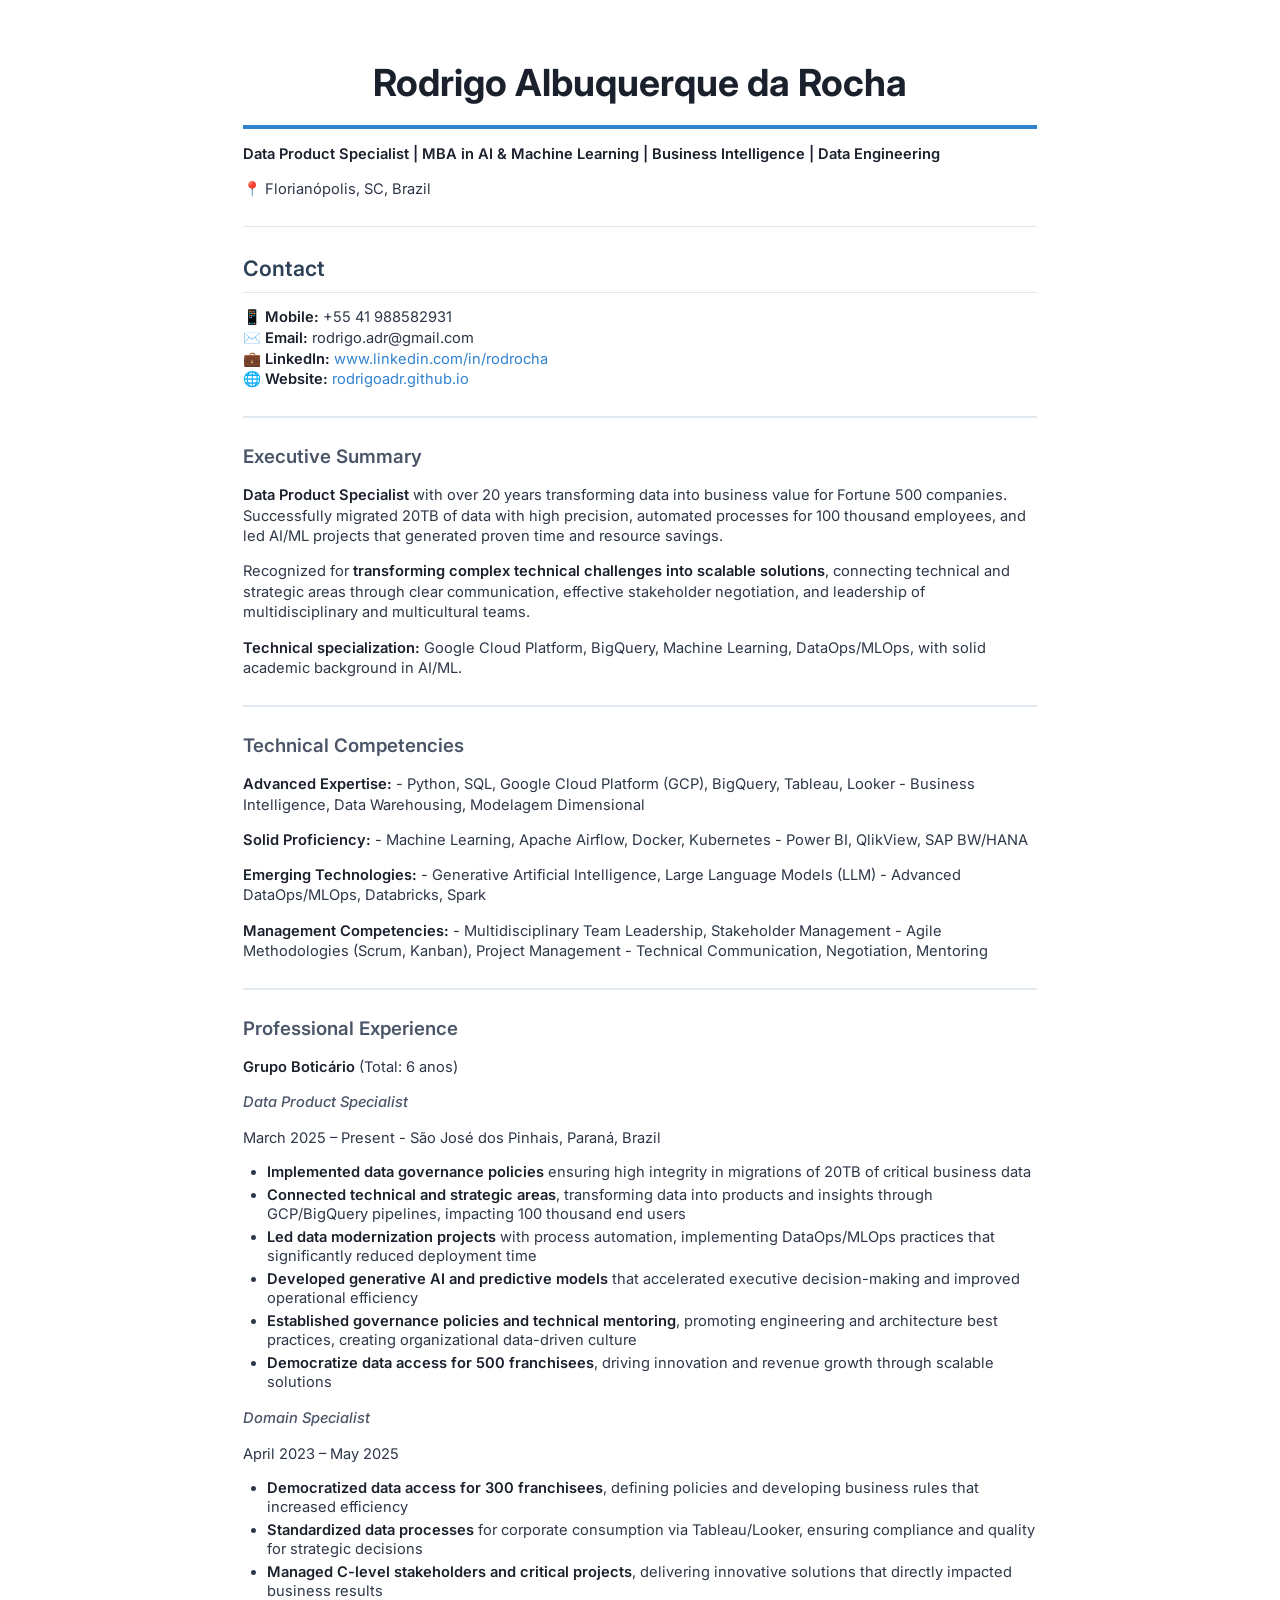
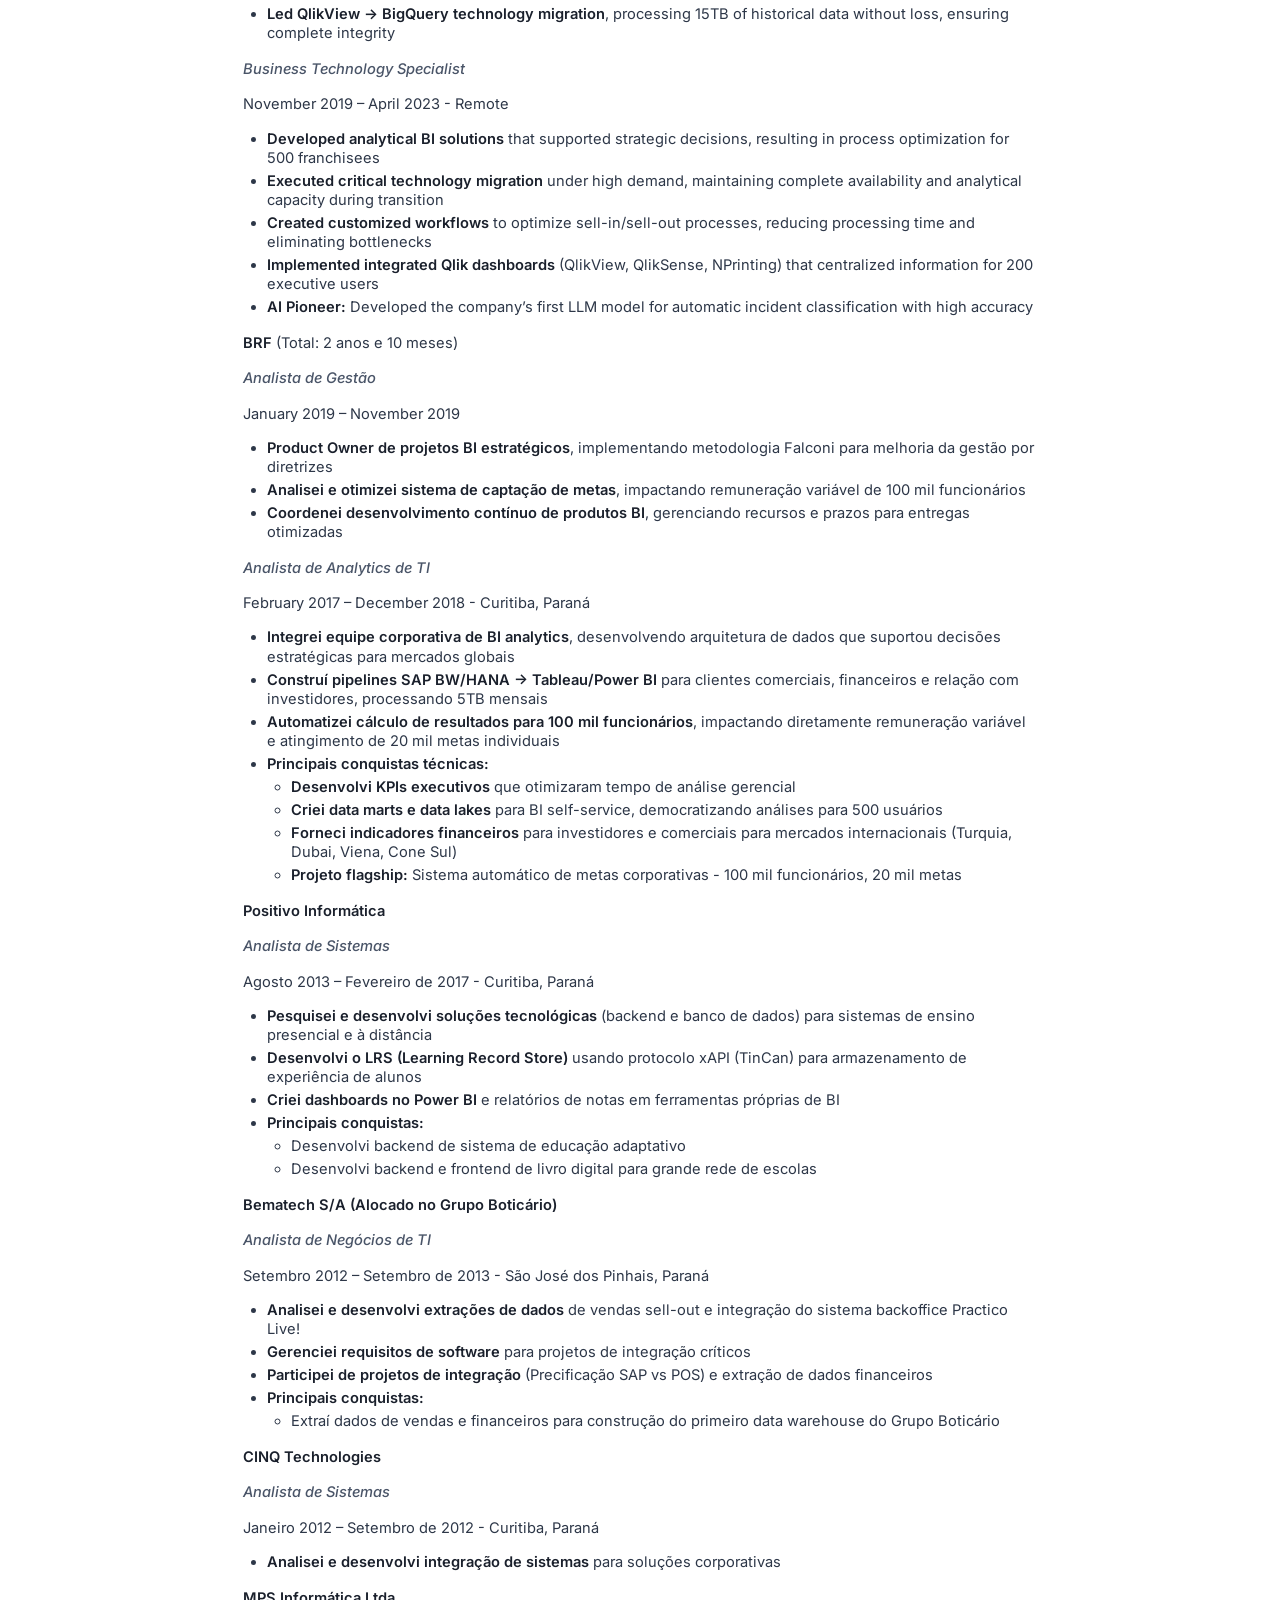
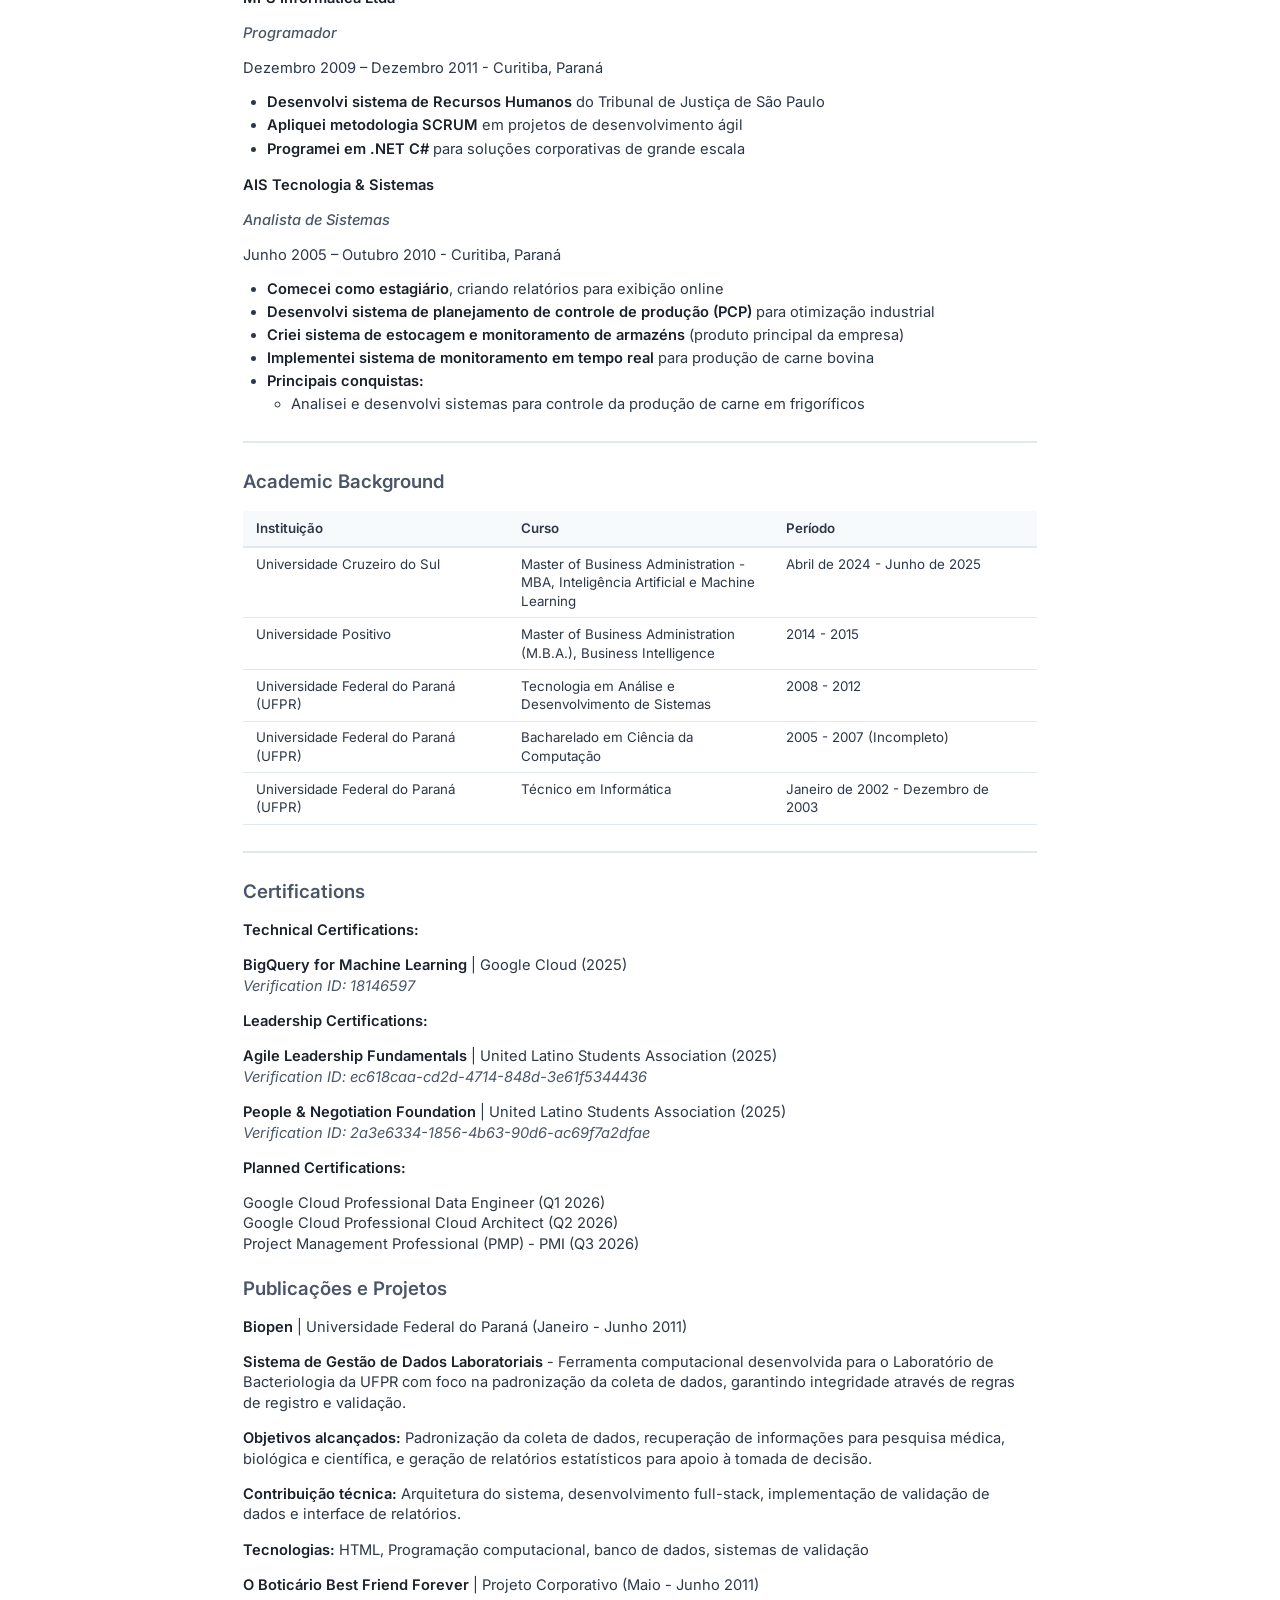
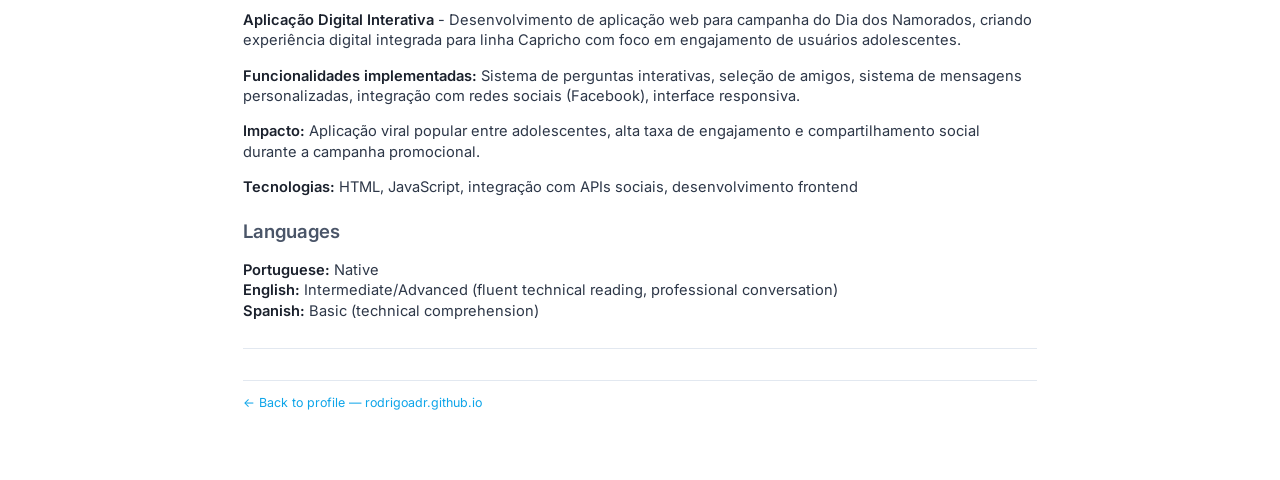
==== commit 5224be71: "fix: location to Florianópolis in CVs, reduce hero top padding, center footer on mobile" ====
--- a/CV_Rodrigo_Rocha_EN.html
+++ b/CV_Rodrigo_Rocha_EN.html
@@ -39,7 +39,7 @@
 <h1 id="rodrigo-albuquerque-da-rocha">Rodrigo Albuquerque da Rocha</h1>
 <p><strong>Data Product Specialist | MBA in AI &amp; Machine Learning |
 Business Intelligence | Data Engineering</strong></p>
-<p>📍 Curitiba, Paraná, Brazil</p>
+<p>📍 Florianópolis, SC, Brazil</p>
 <hr />
 <h2 id="contact">Contact</h2>
 <p>📱 <strong>Mobile:</strong> +55 41 988582931<br />
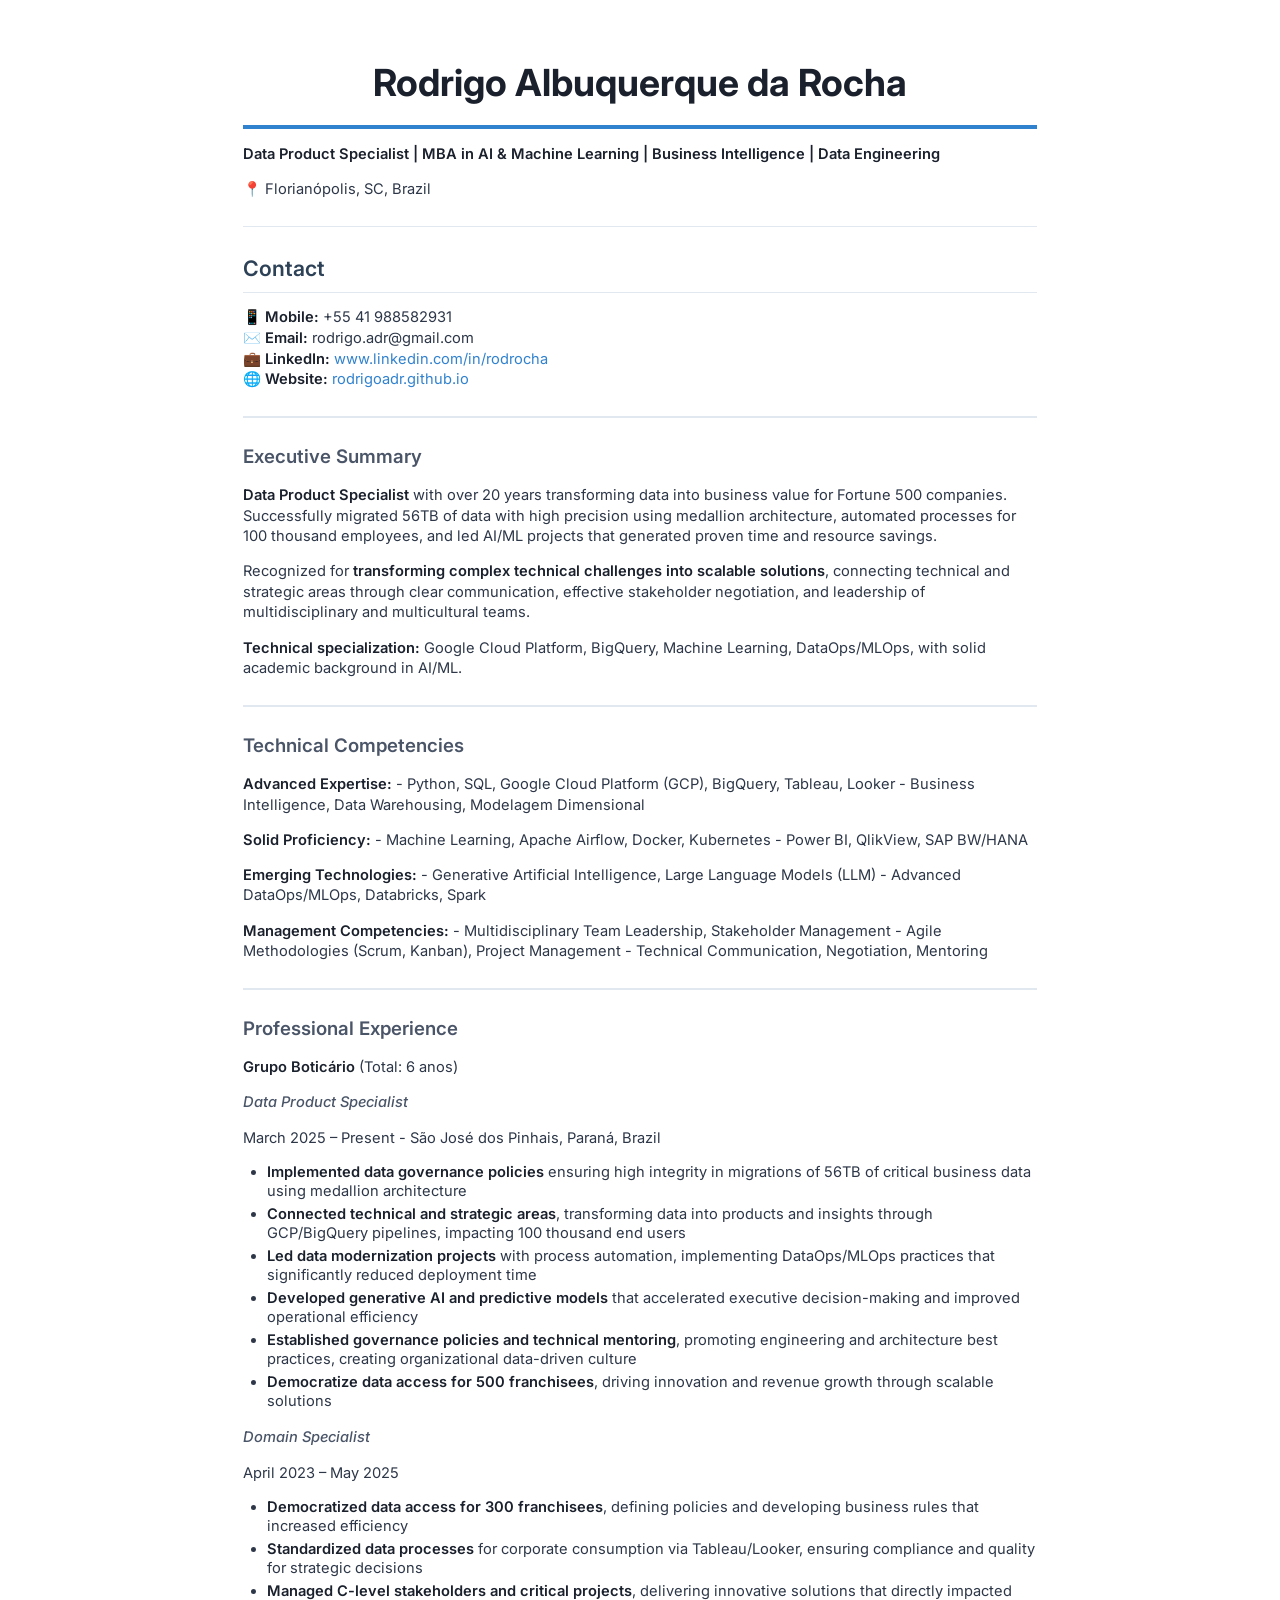
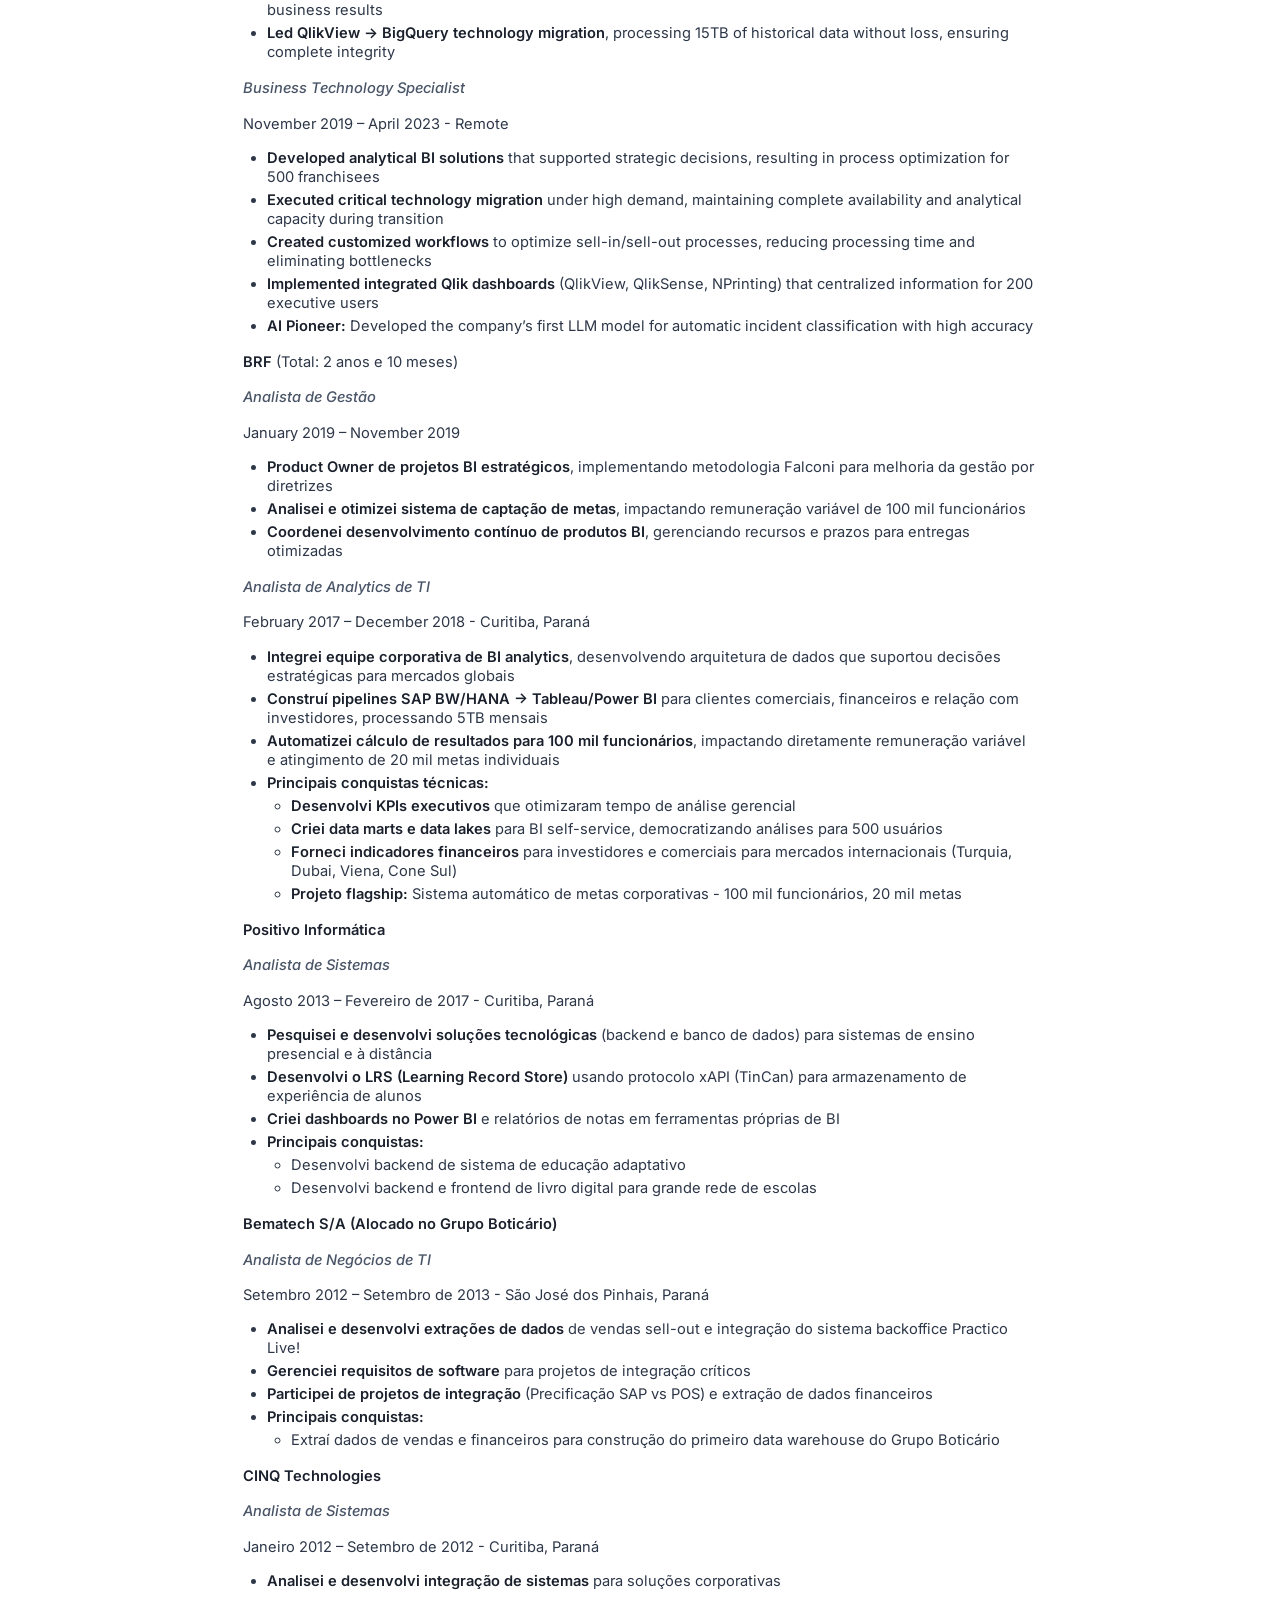
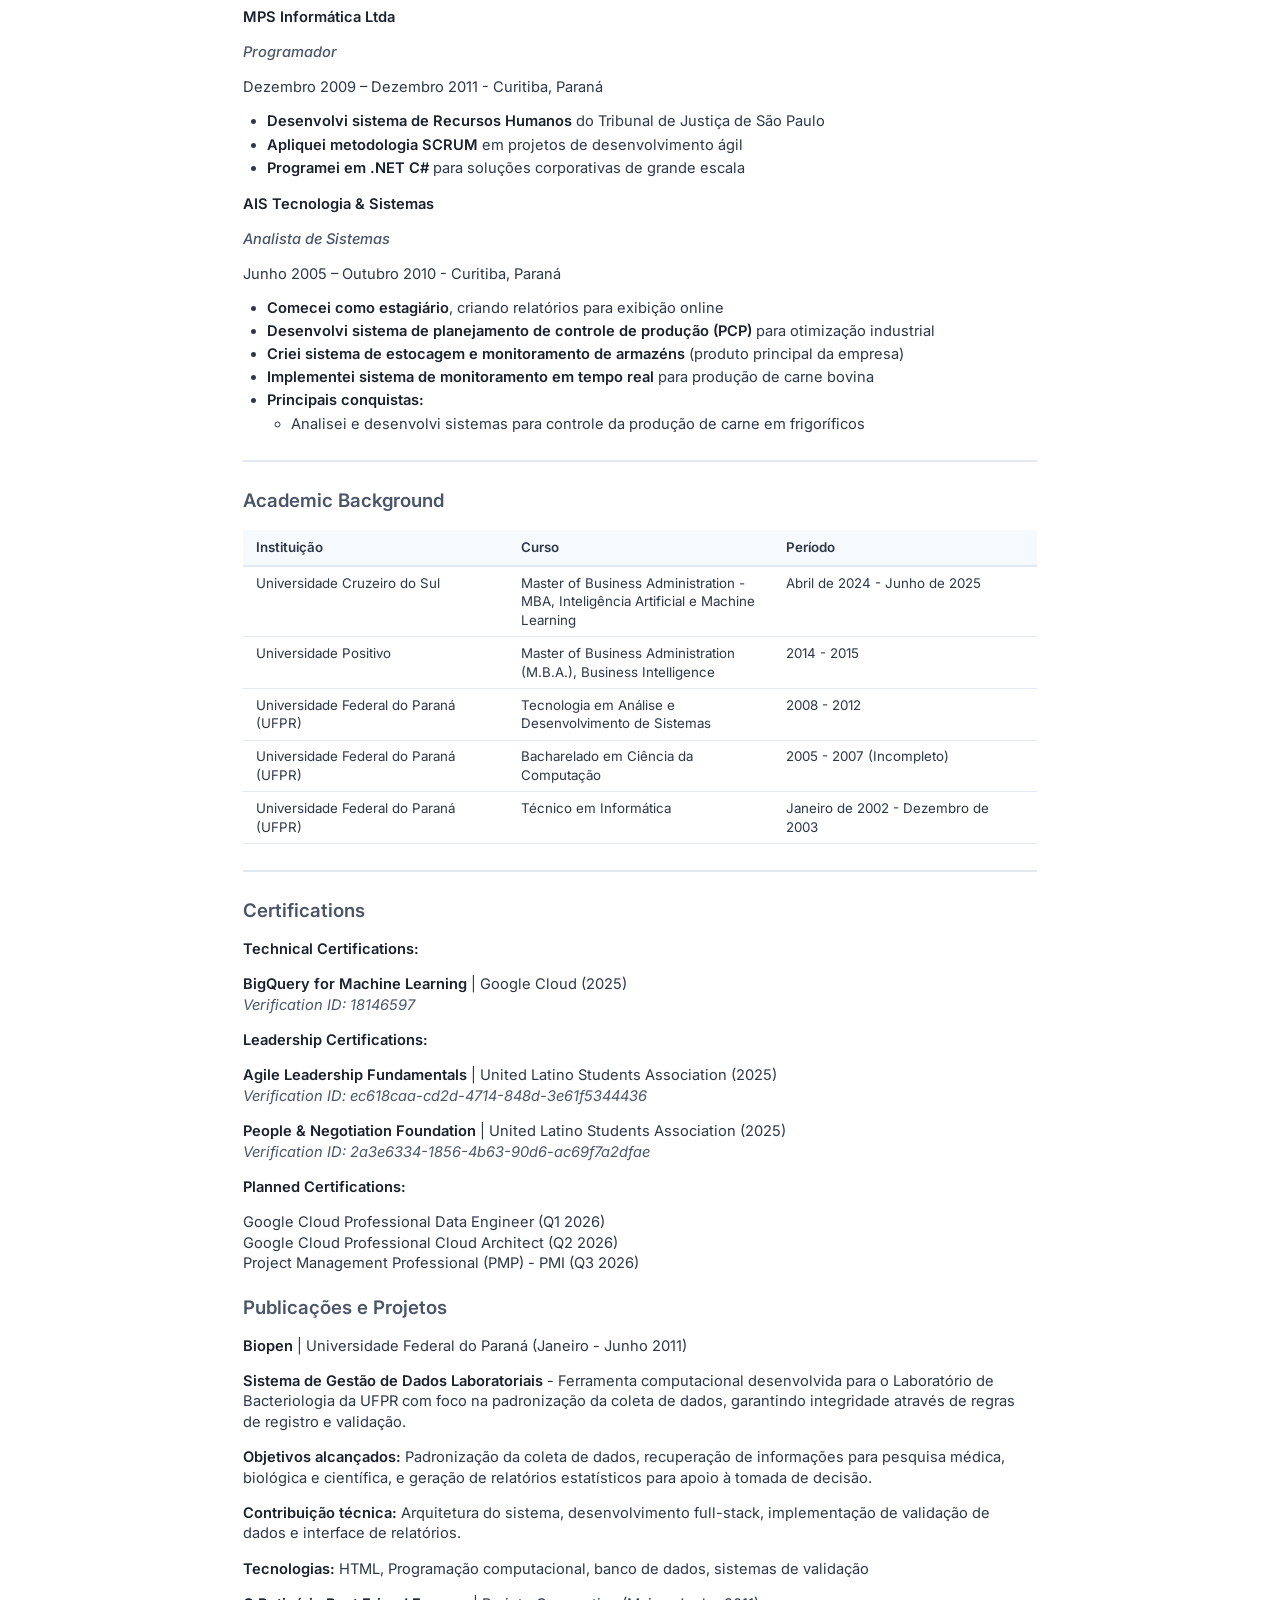
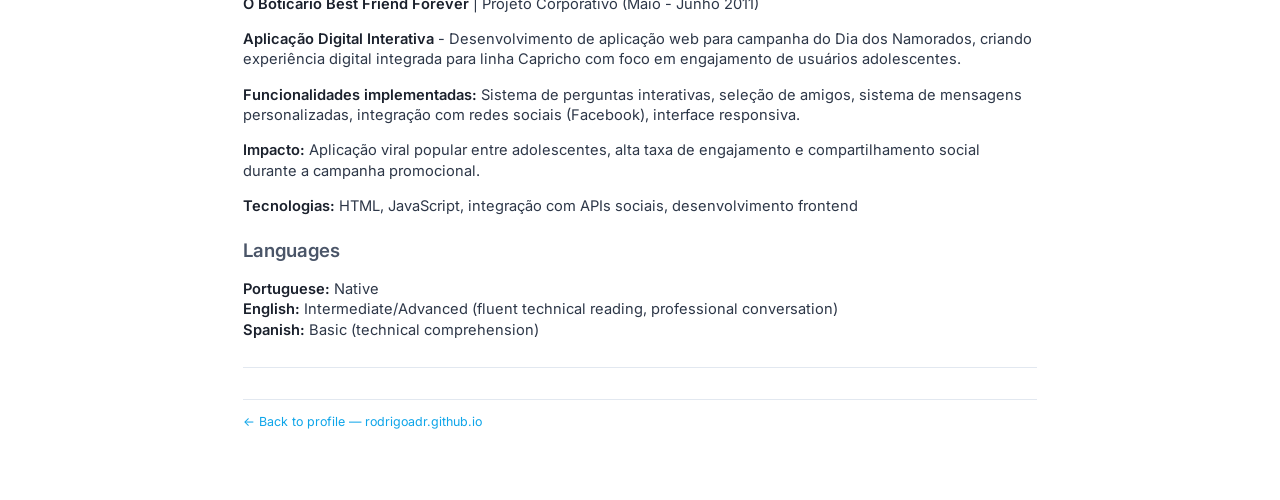
==== commit 6521f2b4: "feat: atualiza dados migrados para 56TB com arquitetura medallion em todas as fontes" ====
--- a/CV_Rodrigo_Rocha_EN.html
+++ b/CV_Rodrigo_Rocha_EN.html
@@ -52,7 +52,8 @@
 <h3 id="executive-summary">Executive Summary</h3>
 <p><strong>Data Product Specialist</strong> with over 20 years
 transforming data into business value for Fortune 500 companies.
-Successfully migrated 20TB of data with high precision, automated
+Successfully migrated 56TB of data with high precision using
+medallion architecture, automated
 processes for 100 thousand employees, and led AI/ML projects that
 generated proven time and resource savings.</p>
 <p>Recognized for <strong>transforming complex technical challenges into
@@ -86,7 +87,8 @@
 <p>March 2025 – Present - São José dos Pinhais, Paraná, Brazil</p>
 <ul>
 <li><strong>Implemented data governance policies</strong> ensuring high
-integrity in migrations of 20TB of critical business data</li>
+integrity in migrations of 56TB of critical business data using
+medallion architecture</li>
 <li><strong>Connected technical and strategic areas</strong>,
 transforming data into products and insights through GCP/BigQuery
 pipelines, impacting 100 thousand end users</li>
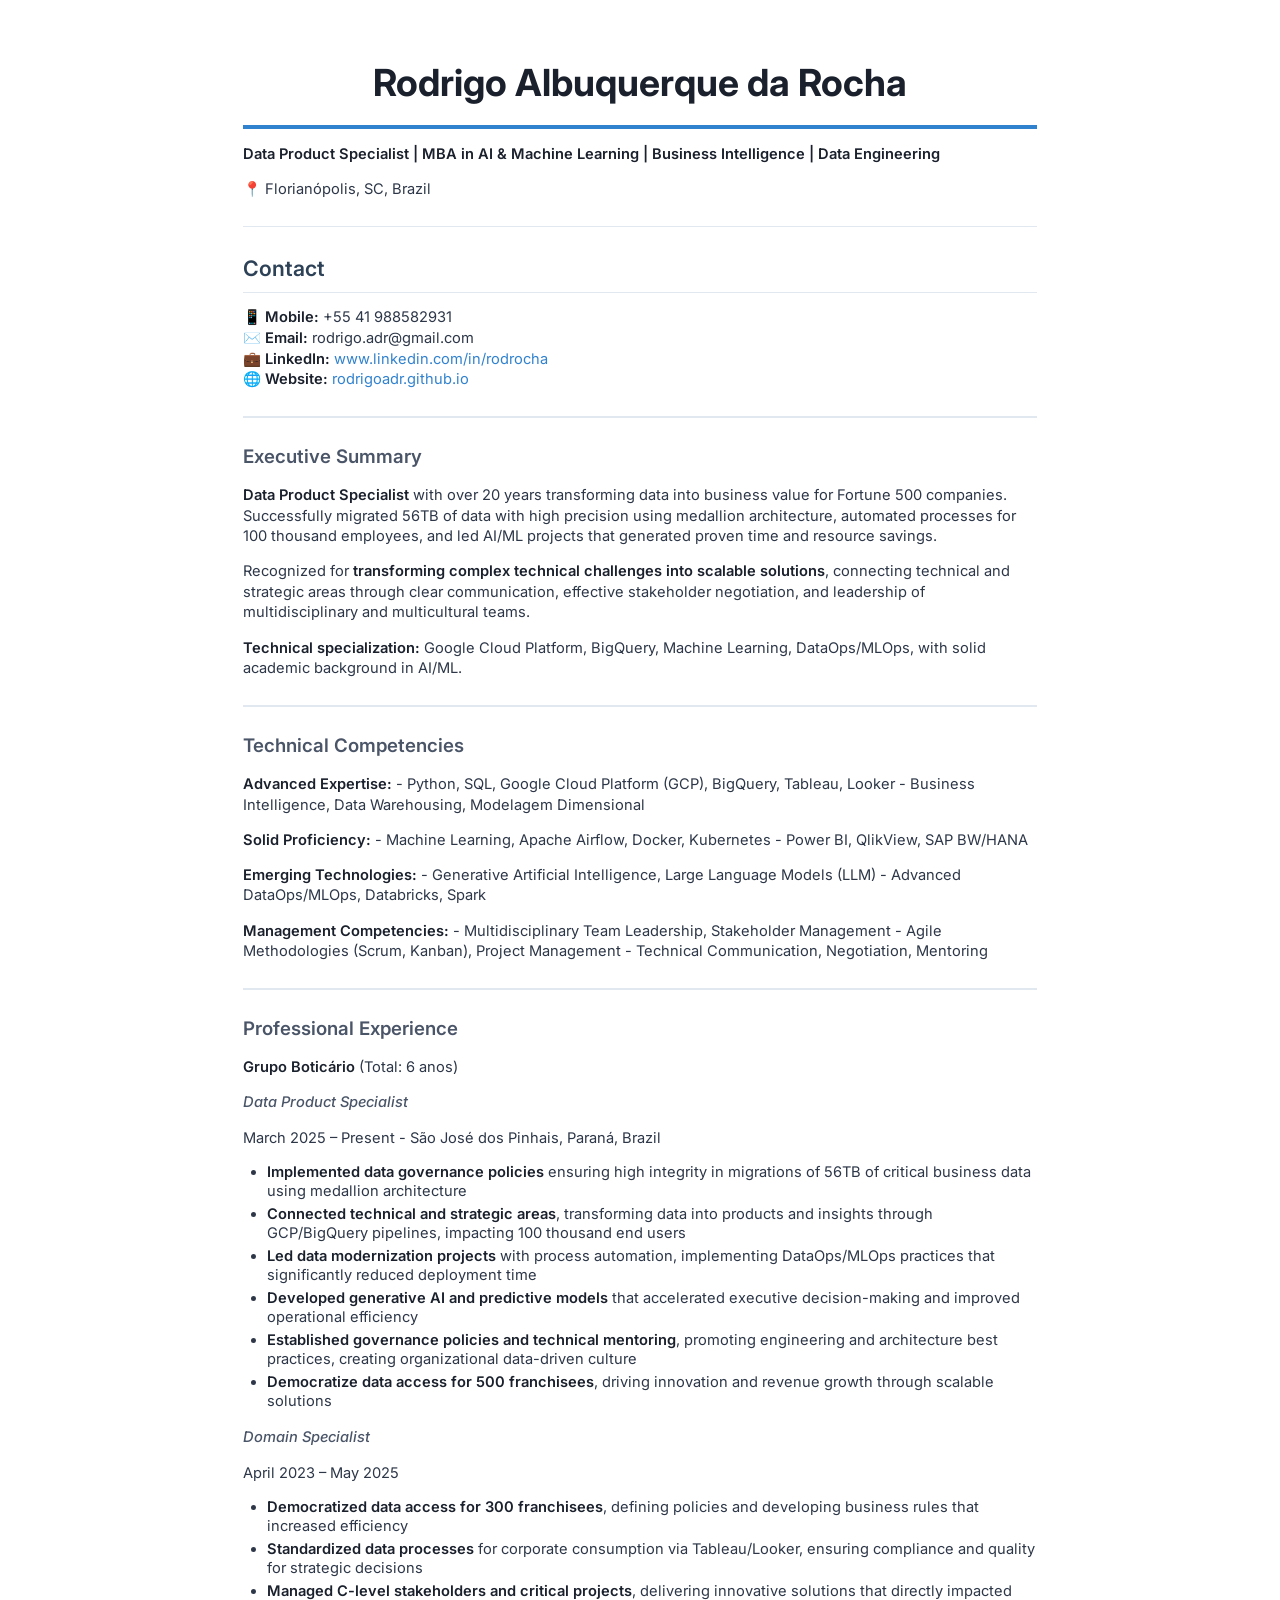
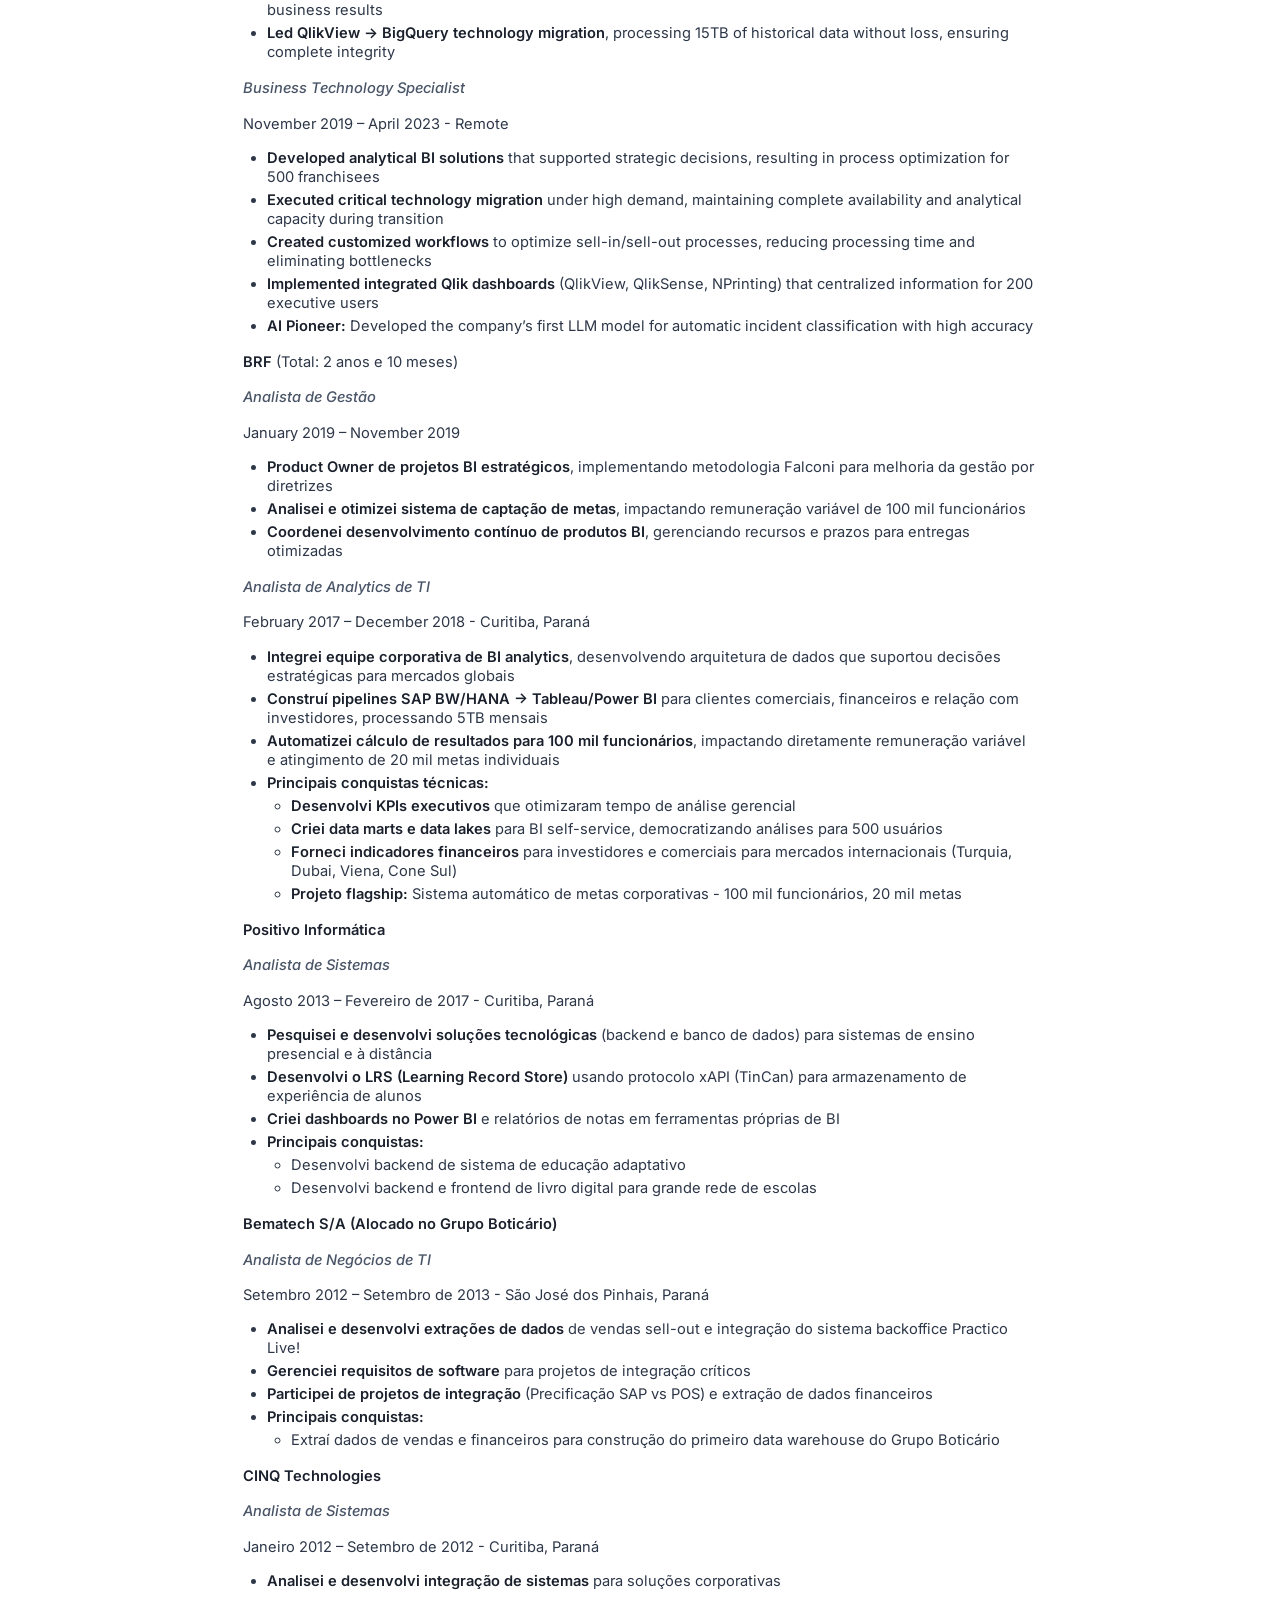
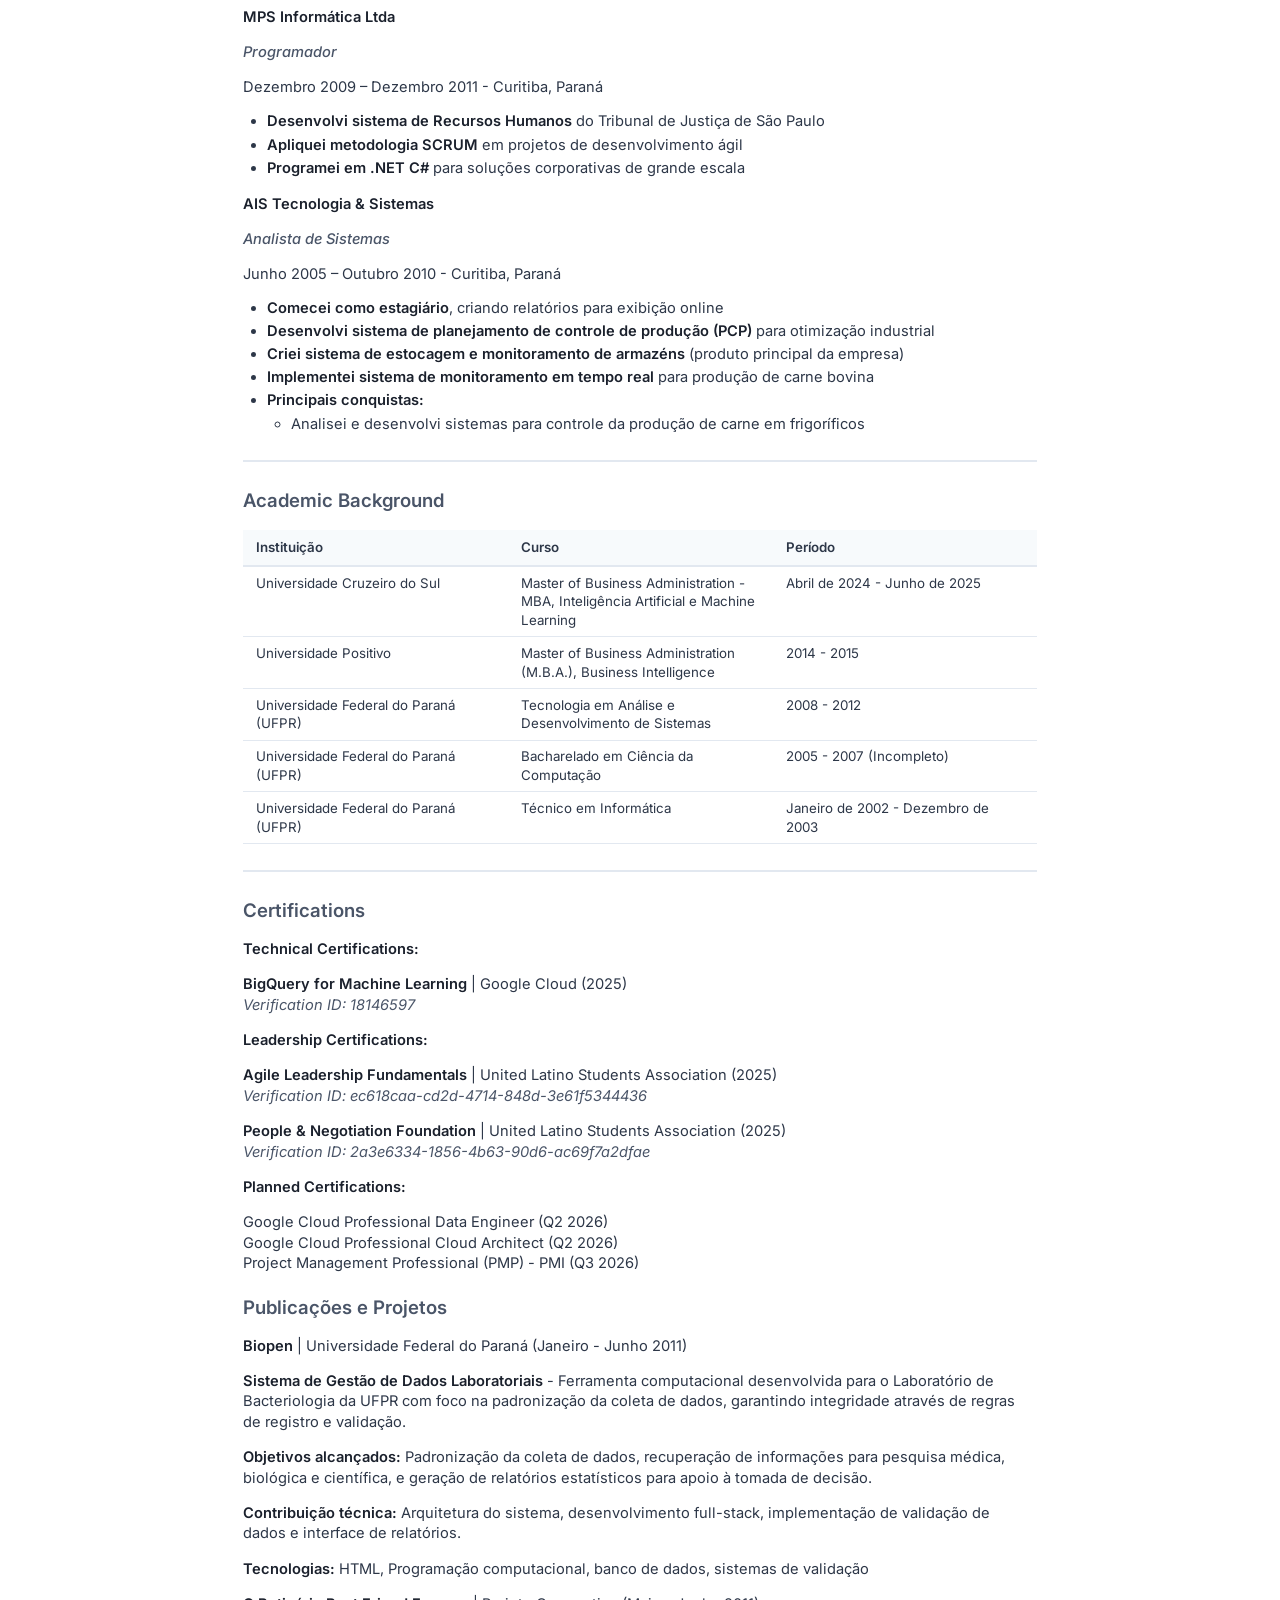
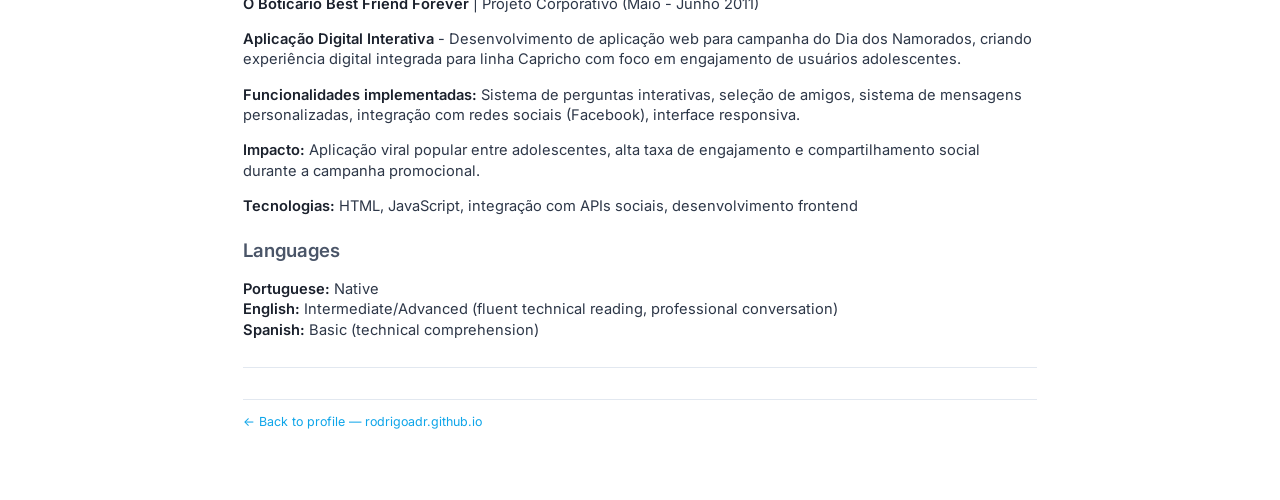
==== commit a90e2bca: "Update GCP Professional Data Engineer certification to Q2 2026" ====
--- a/CV_Rodrigo_Rocha_EN.html
+++ b/CV_Rodrigo_Rocha_EN.html
@@ -320,7 +320,7 @@
 Students Association (2025)<br />
 <em>Verification ID: 2a3e6334-1856-4b63-90d6-ac69f7a2dfae</em></p>
 <p><strong>Planned Certifications:</strong></p>
-<p>Google Cloud Professional Data Engineer (Q1 2026)<br />
+<p>Google Cloud Professional Data Engineer (Q2 2026)<br />
 Google Cloud Professional Cloud Architect (Q2 2026)<br />
 Project Management Professional (PMP) - PMI (Q3 2026)</p>
 <h3 id="publicações-e-projetos">Publicações e Projetos</h3>
